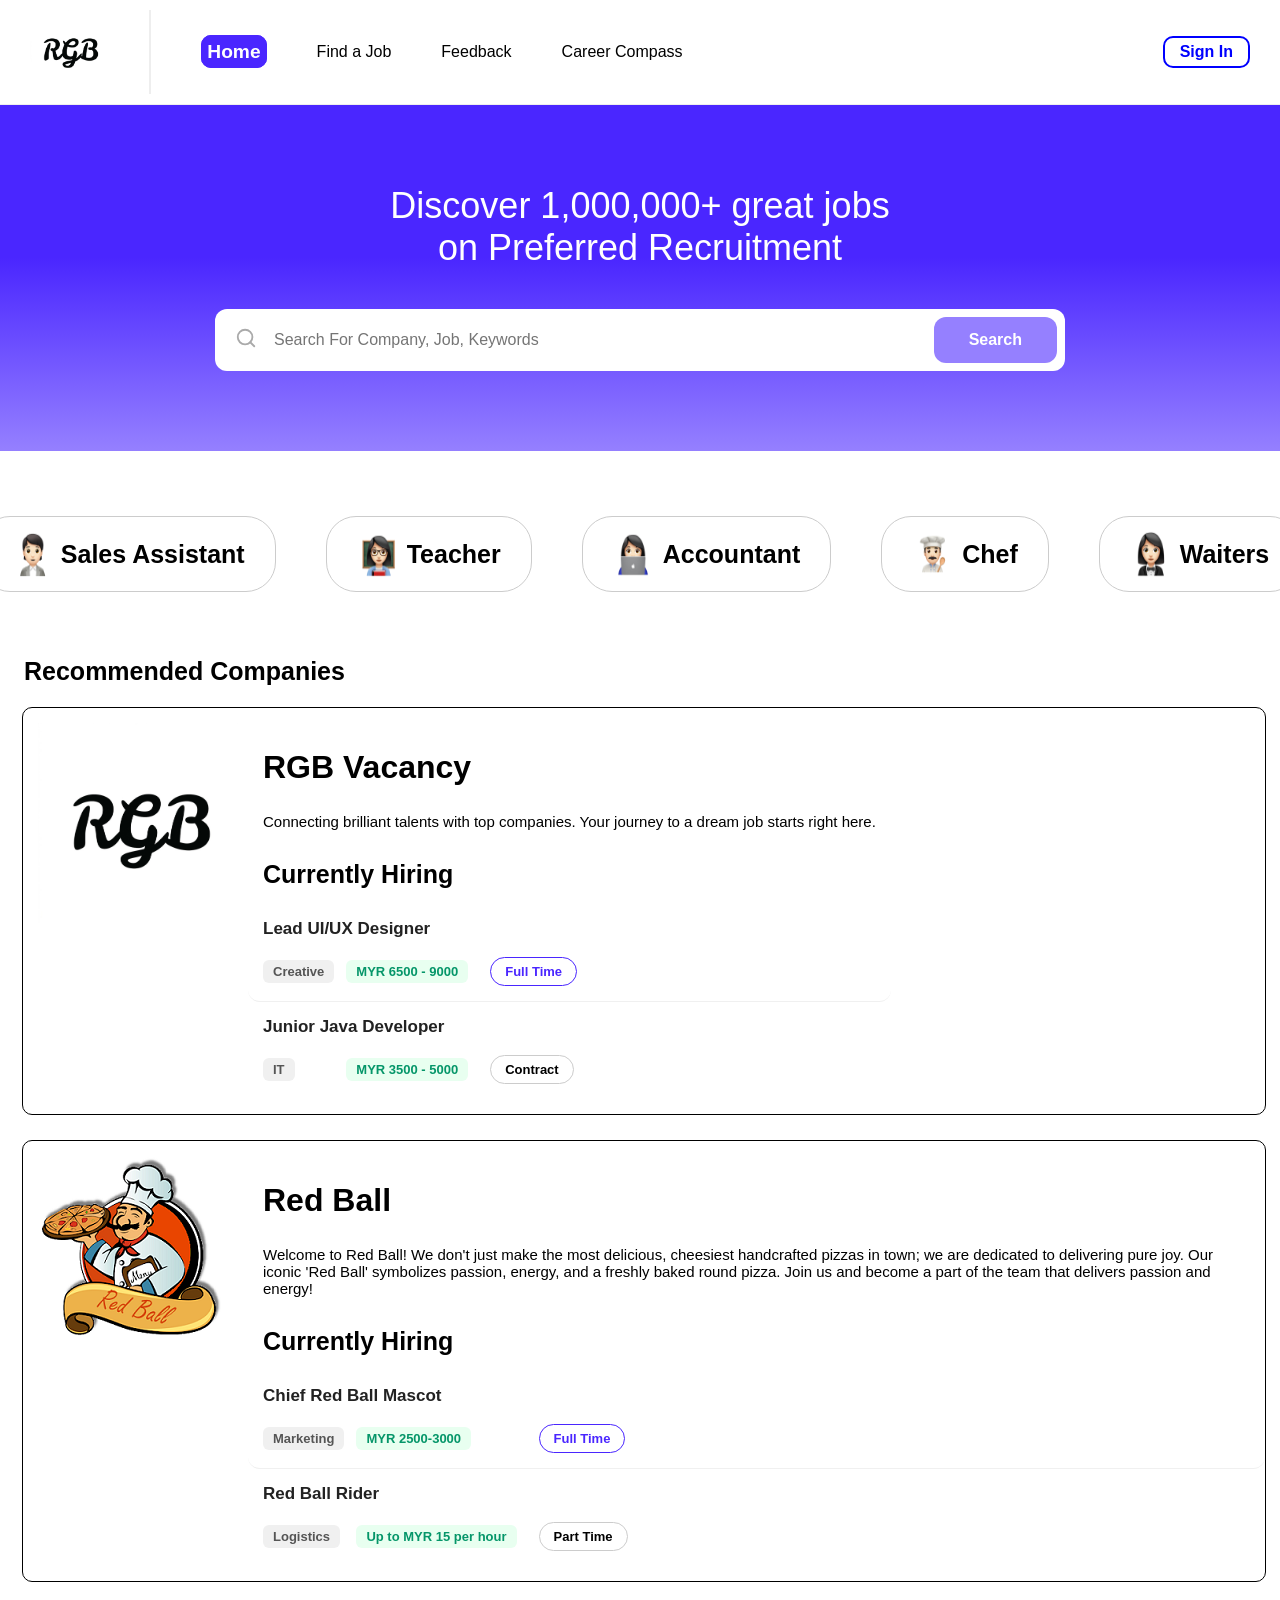
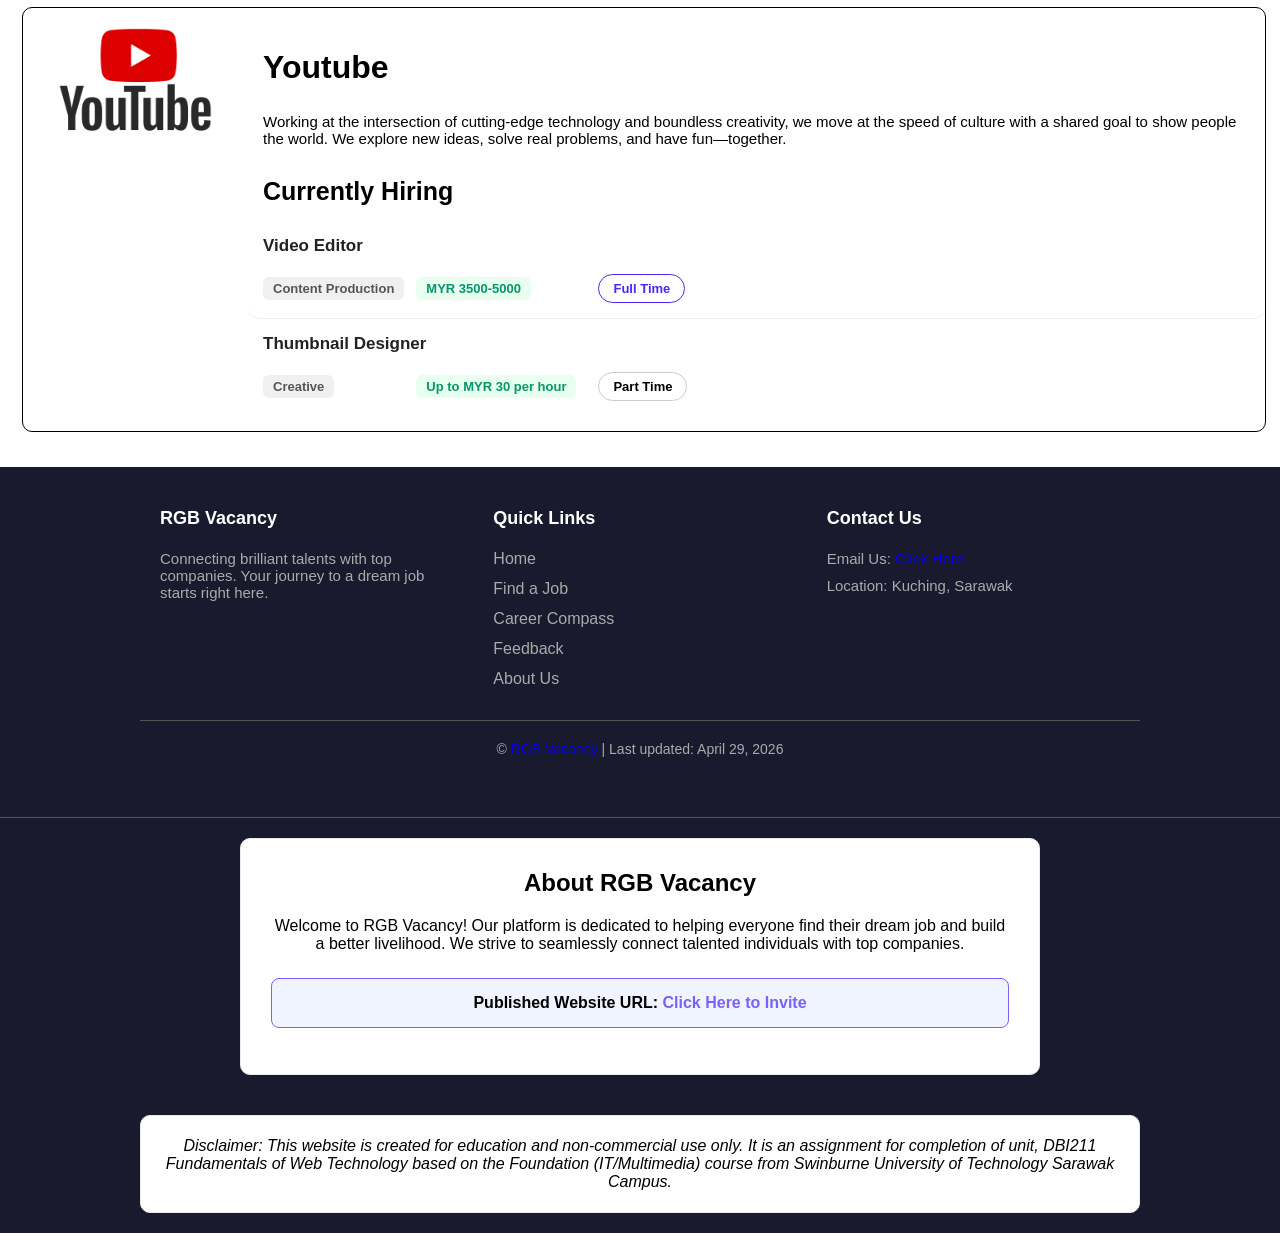
==== index.html @ 7c701c5e "Add files via upload" ====
<!--
Group RGB Vacancy
Date: 29/04/2026
Validated: 01/05/2026 Ok
Description: DBI211 Group Assigment Home Page
-->

<!DOCTYPE html>
<html lang="en">
    <head>
        <meta charset="UTF-8">
        <meta name="viewport" content="width=device-width, initial-scale=1.0">
        <meta name="author" content="RGB Vacancy Group">

        <link href="./style.css" type="text/css" rel="stylesheet">

        <title>RGB Vacancy - Home </title>
    </head>

    <body id="page-home">
        <header class="header-contains">
            <div class="logo-area">
                <a href="index.html">
                    <img src="./images/Logo/RGB_LOGO.png" alt="RGB Vacancy Logo" class="logo-img">
                </a>
            </div>

            <nav class="main-nav">
                <ul>
                    <li>
                        <a href="index.html" class="nav-home">Home</a>
                    </li>

                    <li>
                        <a href="job.html" class="nav-job">Find a Job</a>
                    </li>
                    
                    <li>
                        <a href="feedback.html" class="nav-feedback">Feedback</a>
                    </li>

                    <li>
                        <a href="compass.html" class="nav-compass">Career Compass</a>
                    </li>
                </ul>
            </nav>

            <div class="authorize-container">
                <div class="guest-view">
                    <a href="login.html" class="header-btn-login">Sign In</a>
                </div>

                <div class="user-view">
                    <span class="user-wel-text">Hi, User</span>
                    <a class="user-container" href="user.html" title="Pe    rsonal">
                        <div class="user-icon"></div>
                    </a>

                    <button class="header-btn-logout" onclick="changeloginstatus()">
                        Log Out
                    </button>
                </div>
            </div>
        </header>

        <section class="searchbar-area">
            <div class="searchbar-content">
                <h1>Discover 1,000,000+ great jobs<br>on Preferred Recruitment</h1>

                <search>
                    <form action="#" class="search-form">

                        <!-- search icon using svg( Generate By Gemini) -->
                        <label for="search-input">
                            <svg class="search-icon" viewBox="0 0 24 24" fill="none" stroke="currentColor" stroke-width="2" stroke-linecap="round" stroke-linejoin="round">
                                <circle cx="11" cy="11" r="8"></circle>
                                <line x1="21" y1="21" x2="16.65" y2="16.65"></line>
                            </svg>
                        </label>

                        <input type="search" placeholder="Search For Company, Job, Keywords" class="search-input" id="search-input" required>
                        <button type="submit" class="search-btn">Search</button>
                    </form>
                </search>
            </div>
        </section>

        <section class="main-job-nav-contain">
            <nav class="main-job-nav">
                <ul>
                    <li>
                        <a href="#">
                            <img src="./images/Job/sales.png" alt="Sales-icon">
                            <span>Sales Assistant</span>
                        </a>
                    </li>

                    <li>
                        <a href="#">
                            <img src="./images/Job/teacher.png" alt="Teacher-icon">
                            <span>Teacher</span>
                        </a>
                    </li>

                    <li>
                        <a href="#">
                            <img src="./images/Job/accountant.png" alt="Accountant-icon">
                            <span>Accountant</span>
                        </a>
                    </li>

                    <li>
                        <a href="#">
                            <img src="./images/Job/chef.png" alt="Chef-icon">
                            <span>Chef</span>
                        </a>
                    </li>

                    <li>
                        <a href="#">
                            <img src="./images/Job/waiters.png" alt="Waiters-icon">
                            <span>Waiters</span>
                        </a>
                    </li>
                </ul>
            </nav>

            <article class="card-contains">
                <fieldset class="recommended-contains">
                    <legend>Recommended Companies</legend>

                    <div class="company-list">
                        <!--Java Script (company.js)-->
                    </div>

                </fieldset>
            </article>
        </section>

        <footer class="footer-contains">
            <table class="footer-table">
                <thead>
                    <tr>
                        <th>RGB Vacancy</th>
                        <th>Quick Links</th>
                        <th>Contact Us</th>
                    </tr>
                </thead>
                
                <tbody>
                    <tr>
                        <td class="footer-description">
                            <p>Connecting brilliant talents with top companies. Your journey to a dream job starts right here.</p>
                        </td>
                        <td class="footer-links">
                            <ul>
                                <li><a href="index.html">Home</a></li>
                                <li><a href="job.html">Find a Job</a></li>
                                <li><a href="compass.html">Career Compass</a></li>
                                <li><a href="feedback.html">Feedback</a></li>
                                <li><a href="about.html">About Us</a></li>
                            </ul>
                        </td>
                        <td class="footer-contact">
                            <p>Email Us: <span><a href="mailto:#">Click Here</a></span></p>
                            <p>Location: Kuching, Sarawak</p>
                        </td>
                    </tr>
                </tbody>

                <tfoot>
                    <tr>
                        <td colspan="3" class="footer-bottom-cell">
                            &copy; <a href="about.html" class="group-link">RGB Vacancy</a> | Last updated: April 29, 2026
                        </td>
                    </tr>
                </tfoot>
            </table>
        </footer>

        <section class="assignment-intro-section">
            <div class="intro-box">
                <h2>About RGB Vacancy</h2>
                <p>Welcome to RGB Vacancy! Our platform is dedicated to helping everyone find their dream job and build a better livelihood. We strive to seamlessly connect talented individuals with top companies.</p>
                
                <p class="published-url">
                    <strong>Published Website URL:</strong>
                    <a href="https://qi0725.github.io" target="_blank">Click Here to Invite</a>
                </p>
            </div>
        </section>

        <section class="assignment-disclaimer-contains">
            <div class="assignment-disclaimer">
                <p>Disclaimer: This website is created for education and non-commercial use only. It is an assignment for completion of unit, DBI211 Fundamentals of Web Technology based on the Foundation (IT/Multimedia) course from Swinburne University of Technology Sarawak Campus.</p>
            </div>
        </section>
        
        <script src="./js/login_status.js"></script>
        <script src="./js/company.js"></script>
    </body>
</html>
<!-- <button class="btn-login" onclick="changeloginstatus()">Login</button> -->
<!-- <button class="btn-logout" onclick="changeloginstatus()">Log Out</button> -->
---- style.css ----
/*
===============================================
DBI211 Assignment 2 - CSS Stylesheet
===============================================
TABLE OF CONTENTS:
1. Base & Reset
2. Header & Logo
3. Navigation
4. Authentication (Guest & User View)
5. Search Bar Section
6. Job Category Navigation
7. Company & Job Listings
8. Login Page
9. Registration Page
10.Feedback Page
11.Carrer Page
12.User Profile Page
13.About Us Page
14. Footer
15. Assignment Specifics (Intro & Disclaimer)
16. Media Queries (Responsive Design)
===============================================
*/

/*
===============================================
1. Base & Reset
===============================================
*/

* , *::before , *::after
{
    box-sizing: border-box;
}

body
{
    margin: 0;
    font-family: Arial, Helvetica, sans-serif;
}

img
{
    max-width: 100%;
    height: auto;
}

/*
===============================================
2. Header & Logo
===============================================
*/

.header-contains
{
    display: flex;
    align-items: center;
    padding: 10px 30px;
    border-bottom: 1px solid #eee;
    flex-wrap: wrap;
}

.logo-area
{
    display: flex;
    text-align: left;
    border-right: 2px solid #eee;
    flex-shrink: 0;
}

.logo-img
{
    height: 80px;
    margin-right: 10px;
    border-radius: 50px;
    padding-right: 30px;
}

/*
===============================================
3. Navigation
===============================================
*/
.main-nav
{
    display: flex;
    padding-left: 50px;
}

.main-nav ul
{
    display: flex;
    list-style: none;
    margin: 0;
    padding: 0;
    gap: 50px;
    text-align: center;
    justify-content: center;
    align-items: center;
}

.main-nav ul li a
{
    text-decoration: none;
    color: black;
    font-weight: 500;
}

.main-nav ul li a:hover
{
    color: blue;
}

/* Active Navigation States */
#page-home .nav-home,
#page-job .nav-job,
#page-feedback .nav-feedback,
#page-compass .nav-compass
{
    color: white;
    font-size: larger;
    font-weight: bold;
    border: 1px solid #4a26ff;
    background-color: #4a26ff;
    border-radius: 10px;
    padding: 5px 5px;
}

/*
===============================================
4. Authentication (Guest & User View)
===============================================
*/

.authorize-container
{
    margin-left: auto;
}

/* Guest View */
.guest-view
{
    display: flex;
    align-items: center;
    gap: 10px;
}

.guest-view a
{
    text-decoration: none;
    color: #333;
    font-weight: bold;
}

.guest-view a:hover
{
    color: blue;
}

.header-btn-login
{
    border: 2px solid blue;
    padding: 5px 15px;
    border-radius: 10px;
    color: blue !important;
}

.header-btn-login:hover
{
    background-color: blue;
    color: white !important;
    transition: all 0.3s ease;
}

/* User View */
.user-view
{
    display: none;
    align-items: center;
    gap: 15px;
}

.user-wel-text
{
    font-size: 14px;
    font-weight: bold;
    color: #333;
}

.user-container
{
    display: flex;
    flex-direction: column;
    align-items: center;
    text-decoration: none;
    color: black;
    gap: 8px;
    margin-left: auto;
}

.user-container > icon-text
{
    font-size: 15px;
    font-weight: bold;
}

.user-icon
{
    display: block;
    width: 48px;
    height: 48px;
    border: 4px solid black;
    border-radius: 50%;
    position: relative;
    overflow: hidden;
}

.user-icon::before
{
    content: "";
    position: absolute;
    left: 50%;
    transform: translateX(-50%);
    top: 8px;
    width: 18px;
    height: 18px;
    background-color: black;
    border-radius: 50%;
}

.user-icon::after
{
    content: "";
    position: absolute;
    left: 50%;
    transform: translateX(-50%);
    bottom: -12px;
    width: 36px;
    height: 30px;
    background-color: black;
    border-radius: 50%;
}

.user-icon:hover
{
    border-color: blue;
}

.user-icon:hover::before , .user-icon:hover::after
{
    background-color: blue;
}


.user-icon , .user-icon::before , .user-icon::after
{
    transition: all 0.3s ease;
}

.header-btn-logout
{
    border: 1px solid #ddd;
    background-color: transparent;
    padding: 6px 12px;
    border-radius: 20px;
    font-size: 13px;
    font-weight: 600;
    color: #7b61fa;
    transition: all 0.3s ease;
}

.header-btn-logout:hover
{
    color: white;
    background-color: red;
}

/*
===============================================
5. Search Bar Section
===============================================
*/

.searchbar-area
{
    display: flex;
    justify-content: center;
    background: linear-gradient(to bottom, #4a26ff 44%, #9580ff 100%);
    padding: 80px 150px;
}

.searchbar-content
{
    max-width: 850px;
    width: 100%;
    text-align: center;
}

.searchbar-content > h1
{
    color: white;
    font-size: 36px;
    font-weight: normal;
    margin-top: 0;
    margin-bottom: 40px;
}

.search-form
{
    display: flex;
    align-items: center;
    background-color: white;
    border-radius: 12px;
    padding: 8px 8px 8px 20px;
}

.search-icon
{
    width: 22px;
    height: 22px;
    color: #aaa;
    margin-right: 15px;
    flex-shrink: 0;
}

.search-input
{
    flex: 1;
    border: none;
    outline: none;
    font-size: 16px;
    background-color: transparent;
}

.search-btn
{
    background-color: #9580ff;
    color: white;
    border: none;
    padding: 14px 35px;
    border-radius: 12px;
    font-size: 16px;
    font-weight: bold;
    cursor: pointer;
    transition: background-color 0.3s ease;
    flex-shrink: 0;
}

.search-btn:hover
{
    background-color: #7b61fa;
}

/*
===============================================
6. Job Category Navigation
===============================================
*/
.main-job-nav
{
    margin-top: 50px;
}

.main-job-nav ul
{
    display: flex;
    justify-content: center;
    align-items: center;
    flex-wrap: nowrap;
    overflow-x: auto;
    list-style: none;
    margin: 0;
    padding: 15px 20px;
    gap: 50px;
    scrollbar-width: none;
}

.main-job-nav ul li a , .job-job-nav ul li a
{
    display: flex;
    align-items: center;
    justify-content: center;
    text-decoration: none;
    color: black;
    background-color: white;
    border: 1px solid #cccccc;
    border-radius: 30px;
    padding: 12px 50px;
    font-size: 25px;
    font-weight: 600;
    white-space: nowrap;
    transition: all 0.3s ease;
}

.main-job-nav ul li a img , .job-job-nav ul li a img
{
    width: 50px;
    height: 50px;
    padding-right: 10px;
    color:transparent;
    align-content: center;
}

.main-job-nav ul li a:hover
{
    color: white;
    background-color: #7b61fa;
    transform: translateY(-3px);
}


.job-job-nav-contains
{
    display: flex;
    align-items: flex-start;
    gap: 30px;
    margin: 40px auto;
    max-width: 1500px;
}

.job-job-nav
{
    flex-shrink: 0;
    background-color: white;
    padding: 20px;
}

.job-job-nav > h5
{
    text-align: center;
    font-size: 30px;
    font-weight: 600;
    color: black;
    margin-top:40px;
    margin-bottom: 0px;
    border-bottom: 1px solid #f0f0f0;
}

.job-job-nav ul
{
    display: flex;
    flex-direction: column;
    align-items: flex-start;
    gap: 15px;
    list-style: none;
    padding: 0;
    margin: 0;
}

.job-job-nav ul li a:hover
{
    color: #7b61fa;
    background-color: #f0f0f0;
}

.job-job-nav ul li a
{
    border: none;
    justify-content: normal;
}


/*
===============================================
7. Company & Job Listings
===============================================
*/

.recommended-contains
{
    border: none;
    margin-top: 50px;
    margin-left: 10px;
}

.recommended-contains > legend
{
    font-size: 25px;
    font-weight: 600;
    color: black;
    margin-bottom: 15px;
}

/* Company Card */
.company-card
{
    display: flex;
    align-items: flex-start;
    gap: 25px;
    margin-bottom: 25px;
    background-color: white;
    border: 1px solid black;
    border-radius: 10px;
    padding: 15px;
    max-width: 1800px;
    transition: transform 0.2s ease, box-shadow 0.2s ease;
}

.company-card:hover
{
    transform: translateX(-3px);
    box-shadow: 0 10px 20px rgba(0,0,0,0.08);
}

.company-logo
{
    height: 200px;
    width: 200px;
    border-radius: 16px;
    flex-shrink: 0;
}

.company-info
{
    flex: 1;
    display: flex;
    flex-direction: column;
}

.company-name
{
    font-size: 32px;
}

.company-description
{
    font-size: 15px;
}

/* Job Items */
.job-section
{
    margin-top: 30px;
}

.section-title
{
    margin-bottom: 15px;
    font-size: 25px;
    font-weight: bold;
}

.job-item
{
    display: flex;
    align-items: center;
    padding: 15px;
    margin: 0 -15px;
    border-radius: 12px;
    border-bottom: 1px solid #f0f0f0;
    transition: all 0.3s ease;
}

.job-item:last-child
{
    border-bottom: none;
}

.job-item:hover
{
    background-color: #7b61fa;
    transform: translateY(-2px);
    border-bottom-color: transparent;
}

.job-main
{
    display: flex;
    flex-direction: column;
    gap: 8px;
}

.job-title
{
    font-size: 17px;
    font-weight: 700;
    color: #222;
    margin: 0;
}

.job-meta
{
    display: flex;
    align-items: center;
    justify-content: center;
    gap: 12px;
    flex-wrap: wrap;
}

/*To let the each have 3 grid*/
.job-list
{
    display: grid;

    /*Let each grid auto size to max-content*/
    grid-template-columns: max-content max-content auto;
    text-decoration: none;
    column-gap: 15px;
}


.job-item , .job-main , .job-meta
{
    display: grid;

    /*Merge into 1 grid*/
    grid-column: 1 / -1;

    /*Make same amount of grid from the start*/
    grid-template-columns: subgrid;
}

.job-title
{
    /*Merge into 1 grid (Title is 1 column)*/
    grid-column: 1 / -1;
    margin-bottom: 10px;
}

.job-meta span
{
    display: inline-block;
    justify-self: start;
    align-self: center;
}

/* Badges */
.badge
{
    padding: 4px 10px;
    border-radius: 6px;
    font-size: 13px;
    font-weight: 600;
}

.badge-department
{
    background-color: #f0f0f0;
    color: #555;
}

.badge-salary
{
    background-color: #e8fff0;
    color: #059669;
}

.job-type-badge
{
    padding: 6px 14px;
    border-radius: 20px;
    font-size: 13px;
    font-weight: bold;
    border: 1px solid #ccc;
    color: black;
    background: white;
    white-space: nowrap;
    margin-left: 10px;
}

.job-type-full
{
    border-color: #4a26ff;
    color: #4a26ff;
}

/*
===============================================
8. Login Page
===============================================
*/
.page-login .guest-view
{
    display: none;
}
.login-contains
{
    display: flex;
    width: 100%;
    min-height: 100vh;
}

.left-login
{
    width: 50%;
    border-right: 3px solid #eaeaea;
}

.right-login
{
    width: 50%;
    display: flex;
    flex-direction: column;
    justify-content: center;
    align-items: center;
}

.login-employee
{
    width: 80%;
    max-width: 450px;
    text-align: right;
    margin-bottom: 10px;
}

.login-employee p
{
    margin: 0;
}

.login-employee a
{
    color: #4a26ff;
    text-decoration: none;
    font-weight: bold;
}

.login-card
{
    width: 80%;
    max-width: 450px;
    padding: 40px;
    background-color: white;
    border-radius: 16px;
    border: 2px solid #eaeaea
}

.login-card > h2
{
    font-size: 28px;
    color: #333;
    margin-bottom: 20px;
}

.login-card form
{
    width: 100%;
}

.input-group
{
    margin-bottom: 20px;
    width: 100%;
}

.input-group label
{
    display: block;
    margin-bottom: 2px;
    font-size: 14px;
    font-weight: 600;
    text-align: left;
}

.input-group input
{
    width: 100%;
    padding: 14px 15px;
    border: 1px solid #ddd;
    border-radius: 8px;
    font-size: 15px;
    transition: border-color 0.3s;
    outline: none;
}

.input-group input:focus
{
    border-color: #4a26ff;
}

.forget-password {
    text-align: right;
    margin-bottom: 25px;
}

.forget-password a
{
    color: #4a26ff;
    text-decoration: none;
    font-size: 14px;
}

.forget-password a:hover
{
    text-decoration: underline;
}

.login-btn-login
{
    width: 100%;
    border: 2px solid #7b61fa;
    padding: 15px;
    font-size: 16px;
    font-weight: bold;
    border-radius: 10px;
    color: white;
    background-color: #7b61fa;
    transition: all 0.3s ease;
}

.login-btn-login:hover
{
    transform: translateY(-2px);
}


.goto-register
{
    margin: 20px auto 0 auto;
    text-align: center;
    border-top: 1px solid #eaeaea;
}

.goto-register a
{
    border: 2px solid #7b61fa;
    padding: 5px 15px;
    border-radius: 10px;
    color: black;
    background-color: white;
    text-decoration: none;
    transition: all 0.3s ease;
}

.goto-register a:hover
{
    color: white;
    background-color: #7b61fa;
}


/*
===============================================
13.About Us Page
===============================================
*/

.page-about
{
    text-align: center;
}

.about-title
{
    margin-top: 40px;
    font-size:42px;
    font-weight:bold;
    color: #6c5ce7;
}

.about-card{
    display: flex;
    justify-content: center;
    gap: 30px;
    margin-top: 50px;
}

.card
{
    width: 270px;
    padding: 25px;
    border-radius: 20px;
    border:1px solid black;
    border-top:5px solid #6c5ce7;
    transition:all 0.3s ease;
}

.card:hover
{
    transform: translateY(-10px);
    box-shadow: 0 8px 20px rgba(0,0,0,0.08);
}

.card-img
{
    display:inline-block;
    font-size: 12px;
    align-content: center;
    width: 100px;
    height: 100px;
    object-fit: cover;
    border-radius: 50%;
    margin-bottom: 15px;
    border:3px solid black;
}

.card-btn
{
    background-color:#9580ff;
    color: white;
    border: none;
    padding: 8px 15px;
    border-radius: 20px;
    cursor: pointer;
}

.card-btn:hover
{
    background-color: #7b61fa;
}

.about-popup-contains
{
    display: none;
    position: fixed;
    top: 0;
    left: 0;
    width: 100%;
    height: 100%;
    background: rgba(0,0,0,0.6);
    justify-content: center;
    align-items: center;
}

.about-popup-card {
    background: white;
    padding: 25px;
    border-radius: 15px;
    width: 300px;
    text-align: center;
}

.about-popup-img
{
    width: 90px;
    height: 90px;
    border-radius: 50%;
    object-fit: cover;
    margin-bottom: 10px;
    border: 3px solid #6c5ce7;
}

.close-btn
{
    float: right;
    cursor: pointer;
    font-size: 40px;
}






/*
===============================================
14.Footer (Using Table)
===============================================
*/

.footer-contains
{
    background-color: #1a1a2e;
    color: #eee;
    padding: 40px 20px 40px 20px
}

.footer-table
{
    width: 100%;
    max-width: 1000px;
    margin:0 auto;
    border-collapse: collapse;
    table-layout: fixed;
}

.footer-table th
{
    text-align: left;
    color: white;
    font-size: 18px;
    width: 33.33%;
    vertical-align: top;
    padding-left: 20px;
}

.footer-table td
{
    width: 33.33%;
    padding:20px;
    vertical-align: top;
}
.footer-table p
{
    margin: 0 0 10px 0;
    color: #aaa;
    font-size: 15px;
}

.footer-links ul
{
    list-style: none;
    padding: 0;
    margin: 0;
}

.footer-links ul li
{
    margin-bottom: 12px;
}

.footer-links ul li a
{
    color: #aaa;
    text-decoration: none;
    transition: all 0.3s ease;
}

.footer-links ul li a:hover
{
    color: #9580ff;
}

.footer-bottom-cell
{
    border-top: 1px solid #555;
    padding: 20px 0;
    text-align: center;
    color: #aaa;
    font-size: 14px;
}

.footer-contact a
{
    text-decoration: none;
}

/*
===============================================
15.Assignment Specifics (Intro & Disclaimer)
===============================================
*/

.assignment-intro-section , .assignment-disclaimer-contains
{
    display: flex;
    justify-content: center;
    padding: 20px 20px;
    background-color: #1a1a2e;
    border-top:1px solid #555;
}

.intro-box
{
    max-width: 800px;
    width: 100%;
    text-align: center;
    background-color: white;
    padding: 30px;
    border-radius: 10px;
    border: 1px solid #eaeaea;
}

.intro-box > h2
{
    margin-top: 0;
}

.published-url
{
    margin-top: 25px;
    padding: 15px;
    background-color: #f0f4ff;
    border: 1px solid #7b61fa;
    border-radius: 8px;
}

.published-url a
{
    font-weight: bold;
    color: #7b61fa;
    text-decoration: none;
}

/* To clear Border */
.assignment-disclaimer-contains
{
    border-top:none;
}

.assignment-disclaimer
{
    max-width: 1000px;
    width: 100%;
    text-align: center;
    background-color: white;
    padding: 5px;
    border-radius: 10px;
    border: 1px solid #eaeaea;
}

.assignment-disclaimer > p
{
    font-style: italic;
}

/*
===============================================
16.Media Queries (Responsive Design)
===============================================
*/
@media screen and (max-width: 850px)
{
    /* Header Responsive */
    .header-contains
    {
        flex-direction: column;
        justify-content: center;
        gap: 15px;
        padding: 15px 20px;
    }

    .logo-area
    {
        border-right: none;
        border-bottom: 2px solid #eee;
        padding-right: 0;
        padding-bottom: 15px;
        justify-content: center;
        width: 100%;
    }

    .logo-img
    {
        padding-right: 0;
        margin-right: 0;
    }
    
    .main-nav
    {
        padding-left: 0;
        width: 100%;
        justify-content: center;
    }

    .main-nav ul
    {
        justify-content: center;
        flex-wrap: wrap;
        gap: 10px 20px;
    }

    .authorize-container
    {
        margin-left: 0;
        width: 100%;
        display: flex;
        justify-content: center;
    }

    /* Search Bar Responsive */
    .searchbar-area
    {
        padding: 40px 15px;
    }

    .searchbar-content > h1
    {
        font-size: 26px;
    }

    .search-form
    {
        flex-direction: column;
        padding: 15px;
        gap: 15px;
    }

    .search-icon
    {
        display: none;
    }

    .search-input
    {
        width: 100%;
        text-align: center;
    }

    .search-btn
    {
        width: 100%;
    }

    .main-job-nav ul
    {
        justify-content: flex-start;
    }

    .job-job-nav-contains
    {
        flex-direction: column;
        gap:10px;
    }

    .job-job-nav
    {
        width: 100%;
        margin-bottom: 0;
        padding: 0;
    }

    .job-job-nav ul
    {
        flex-direction: row;
        justify-content: flex-start;
        padding-right:50px;
        flex-wrap: nowrap;
        overflow-x: auto;
        scrollbar-width: none;
        gap: 10px;
    }

    /* Company & Jobs Responsive */
    .recommended-contains
    {
        margin-top:0 !important;
    }

    .company-card
    {
        flex-direction: column;
        align-items: center;
        text-align: center;
    }

    .company-logo
    {
        width: 100px;
        height: 100px;
    }

    .job-section
    {
        text-align: left;
        width: 100%;
    }

    .job-list, .job-item, .job-main, .job-meta
    {
        display: flex;
        grid-template-columns: none;
    }

    .job-item
    {
        flex-direction: column;
        align-items: flex-start;
        gap: 15px;
    }

    .job-meta
    {
        flex-direction: row;
        flex-wrap: wrap;
        gap: 8px;
        justify-content: flex-start;
    }

    .job-type-badge
    {
        align-self: flex-start;
    }

    /*Login Responsive*/
    .login-contains
    {
        flex-direction: column;
    }

    .left-login
    {
        display: none;
    }

    .right-login
    {
        width: 100%;
    }

    .login-card
    {
        width: 90%;
        padding: 20px;
        border: none;
        box-shadow: 0 4px 15px rgba(0,0,0,0.08);
    }

    .page-login .main-nav , .page-login .authorize-container
    {
        display: none;
    }

    .page-login .header-contains
    {
        border: none;
    }

    /*About Us Page*/
    .about-card
    {
        flex-direction: column;
        align-items: center;
        justify-content: center;
    }

    .card
    {
        width: 90%;
    }
}
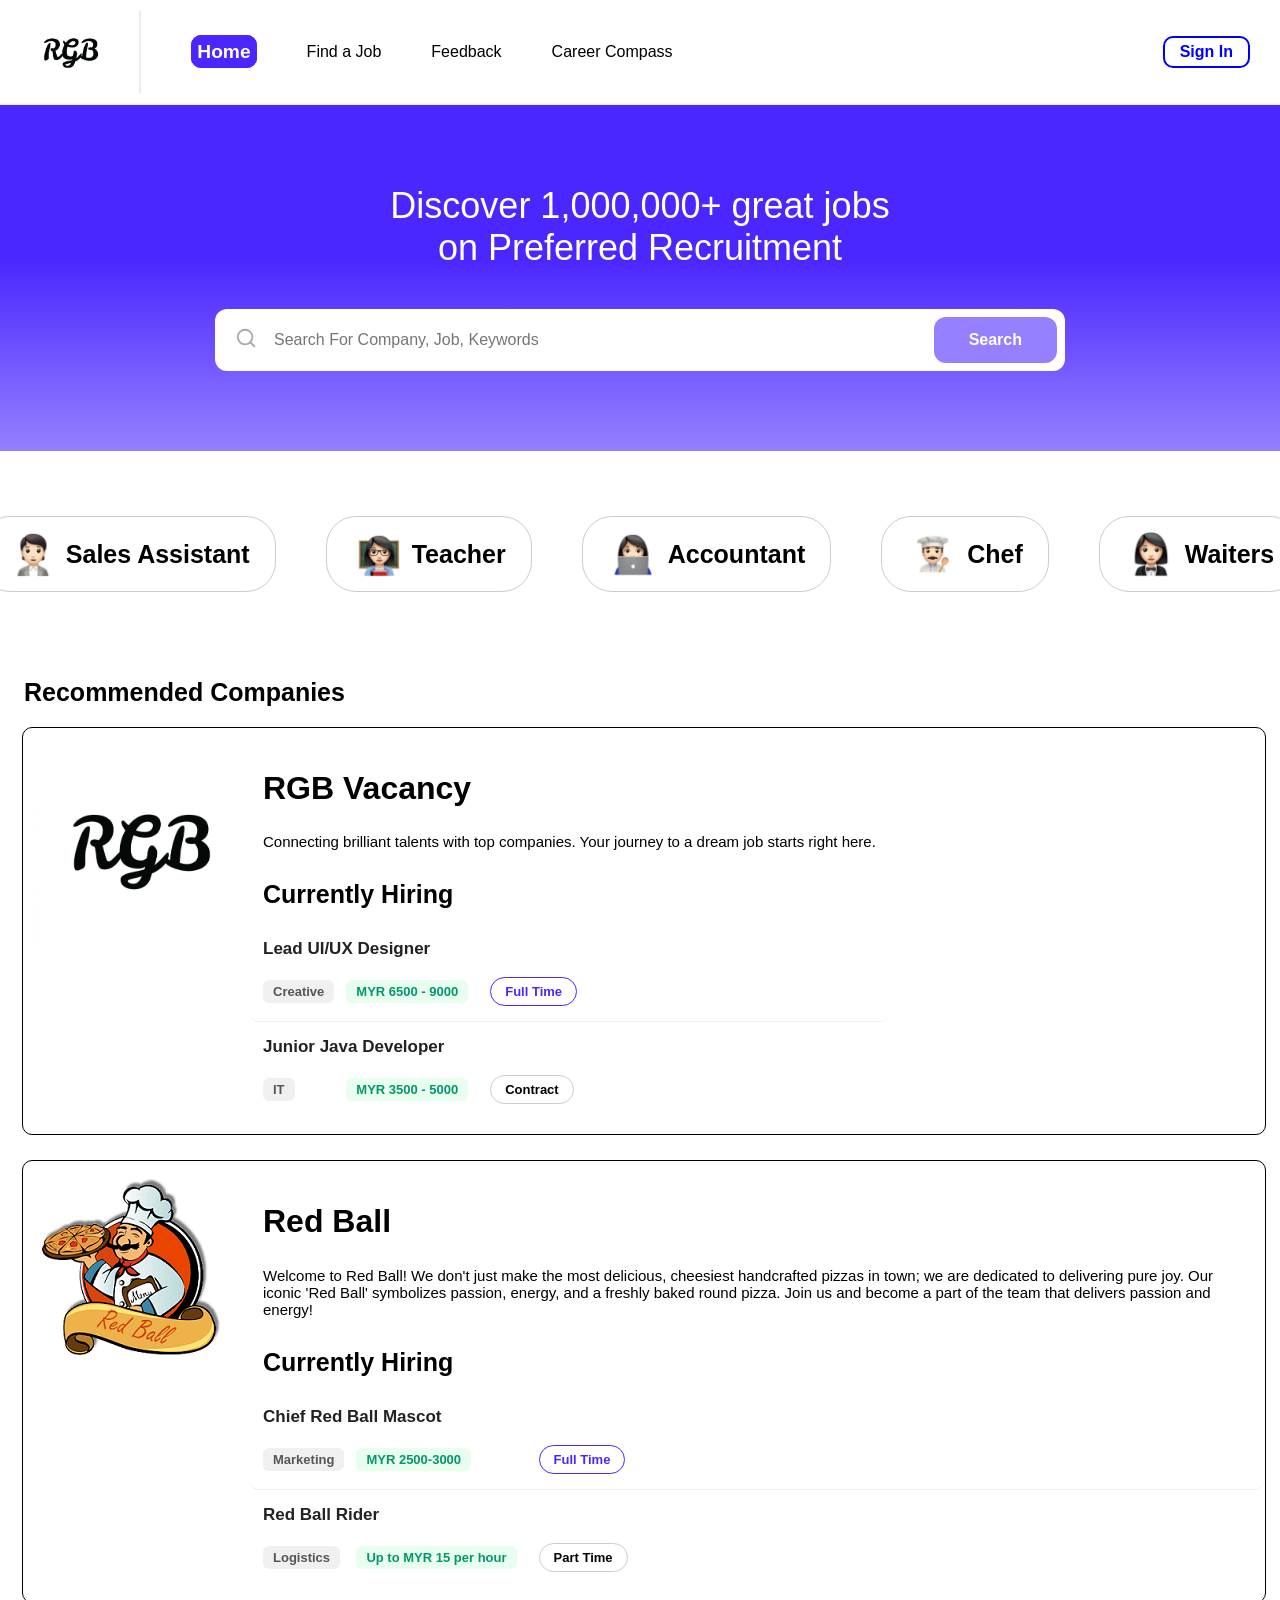
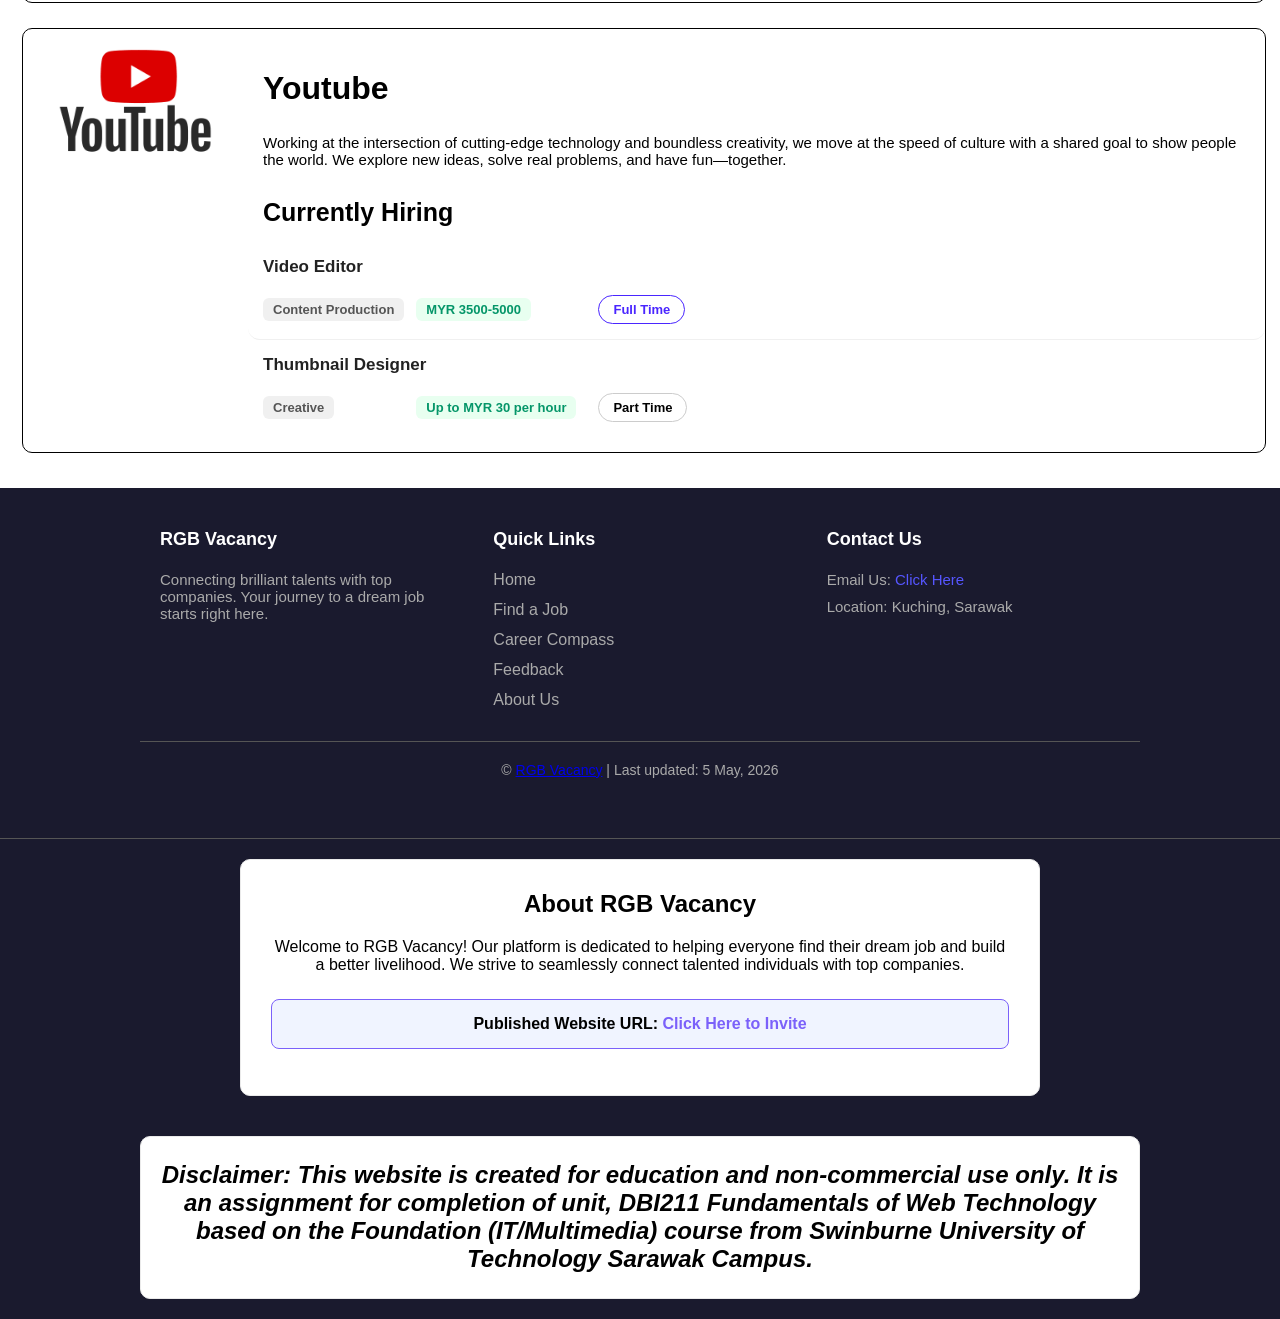
==== commit 948e2ba1: "Add files via upload" ====
--- a/index.html
+++ b/index.html
@@ -2,7 +2,7 @@
 Group RGB Vacancy
 Date: 29/04/2026
 Validated: 01/05/2026 Ok
-Description: DBI211 Group Assigment Home Page
+Description: DBI211 Group Assingment Home Page
 -->
 
 <!DOCTYPE html>
@@ -17,7 +17,7 @@
         <title>RGB Vacancy - Home </title>
     </head>
 
-    <body id="page-home">
+    <body class="page-home">
         <header class="header-contains">
             <div class="logo-area">
                 <a href="index.html">
@@ -52,7 +52,7 @@
 
                 <div class="user-view">
                     <span class="user-wel-text">Hi, User</span>
-                    <a class="user-container" href="user.html" title="Pe    rsonal">
+                    <a class="user-container" href="user.html" title="Personal">
                         <div class="user-icon"></div>
                     </a>
 
@@ -85,39 +85,39 @@
             </div>
         </section>
 
-        <section class="main-job-nav-contain">
+        <div class="main-job-nav-contain">
             <nav class="main-job-nav">
                 <ul>
                     <li>
-                        <a href="#">
+                        <a href="job.html">
                             <img src="./images/Job/sales.png" alt="Sales-icon">
                             <span>Sales Assistant</span>
                         </a>
                     </li>
 
                     <li>
-                        <a href="#">
+                        <a href="job.html">
                             <img src="./images/Job/teacher.png" alt="Teacher-icon">
                             <span>Teacher</span>
                         </a>
                     </li>
 
                     <li>
-                        <a href="#">
+                        <a href="job.html">
                             <img src="./images/Job/accountant.png" alt="Accountant-icon">
                             <span>Accountant</span>
                         </a>
                     </li>
 
                     <li>
-                        <a href="#">
+                        <a href="job.html">
                             <img src="./images/Job/chef.png" alt="Chef-icon">
                             <span>Chef</span>
                         </a>
                     </li>
 
                     <li>
-                        <a href="#">
+                        <a href="job.html">
                             <img src="./images/Job/waiters.png" alt="Waiters-icon">
                             <span>Waiters</span>
                         </a>
@@ -127,7 +127,7 @@
 
             <article class="card-contains">
                 <fieldset class="recommended-contains">
-                    <legend>Recommended Companies</legend>
+                    <legend><h2>Recommended Companies</h2></legend>
 
                     <div class="company-list">
                         <!--Java Script (company.js)-->
@@ -135,7 +135,7 @@
 
                 </fieldset>
             </article>
-        </section>
+        </div>
 
         <footer class="footer-contains">
             <table class="footer-table">
@@ -171,7 +171,7 @@
                 <tfoot>
                     <tr>
                         <td colspan="3" class="footer-bottom-cell">
-                            &copy; <a href="about.html" class="group-link">RGB Vacancy</a> | Last updated: April 29, 2026
+                            &copy; <a href="about.html" class="group-link">RGB Vacancy</a> | Last updated: 5 May, 2026
                         </td>
                     </tr>
                 </tfoot>
@@ -192,7 +192,7 @@
 
         <section class="assignment-disclaimer-contains">
             <div class="assignment-disclaimer">
-                <p>Disclaimer: This website is created for education and non-commercial use only. It is an assignment for completion of unit, DBI211 Fundamentals of Web Technology based on the Foundation (IT/Multimedia) course from Swinburne University of Technology Sarawak Campus.</p>
+                <h2>Disclaimer: This website is created for education and non-commercial use only. It is an assignment for completion of unit, DBI211 Fundamentals of Web Technology based on the Foundation (IT/Multimedia) course from Swinburne University of Technology Sarawak Campus.</h2>
             </div>
         </section>
         
@@ -200,5 +200,3 @@
         <script src="./js/company.js"></script>
     </body>
 </html>
-<!-- <button class="btn-login" onclick="changeloginstatus()">Login</button> -->
-<!-- <button class="btn-logout" onclick="changeloginstatus()">Log Out</button> -->
--- a/style.css
+++ b/style.css
@@ -1,3 +1,9 @@
+/*
+Group RGB Vacancy
+Date:
+Validated:
+*/
+
 /*
 ===============================================
 DBI211 Assignment 2 - CSS Stylesheet
@@ -10,15 +16,14 @@
 5. Search Bar Section
 6. Job Category Navigation
 7. Company & Job Listings
-8. Login Page
-9. Registration Page
-10.Feedback Page
-11.Carrer Page
-12.User Profile Page
-13.About Us Page
-14. Footer
-15. Assignment Specifics (Intro & Disclaimer)
-16. Media Queries (Responsive Design)
+8. Login & Register Page
+9. Feedback Page
+10.Carrer Page
+11.User Profile Page
+12.About Us Page
+13. Footer
+14. Assignment Specifics (Intro & Disclaimer)
+15. Media Queries (Responsive Design)
 ===============================================
 */
 
@@ -73,7 +78,8 @@
     height: 80px;
     margin-right: 10px;
     border-radius: 50px;
-    padding-right: 30px;
+    margin-right: 30px;
+    object-fit: contain;
 }
 
 /*
@@ -108,14 +114,14 @@
 
 .main-nav ul li a:hover
 {
-    color: blue;
+    color: #00FF37; ;
 }
 
 /* Active Navigation States */
-#page-home .nav-home,
-#page-job .nav-job,
-#page-feedback .nav-feedback,
-#page-compass .nav-compass
+.page-home .nav-home,
+.page-job .nav-job,
+.page-feedback .nav-feedback,
+.page-compass .nav-compass
 {
     color: white;
     font-size: larger;
@@ -396,7 +402,8 @@
 {
     width: 50px;
     height: 50px;
-    padding-right: 10px;
+    margin-right: 10px;
+    object-fit: contain;
     color:transparent;
     align-content: center;
 }
@@ -450,7 +457,6 @@
 .job-job-nav ul li a:hover
 {
     color: #7b61fa;
-    background-color: #f0f0f0;
 }
 
 .job-job-nav ul li a
@@ -473,7 +479,7 @@
     margin-left: 10px;
 }
 
-.recommended-contains > legend
+.recommended-contains legend > h2
 {
     font-size: 25px;
     font-weight: 600;
@@ -666,14 +672,16 @@
 
 /*
 ===============================================
-8. Login Page
+8. Login & Register Page
 ===============================================
 */
-.page-login .guest-view
+
+.page-login .guest-view , .page-register .guest-view
 {
     display: none;
 }
-.login-contains
+
+.login-contains , .register-contains
 {
     display: flex;
     width: 100%;
@@ -686,7 +694,13 @@
     border-right: 3px solid #eaeaea;
 }
 
-.right-login
+.right-register
+{
+    width: 50%;
+    border-left: 3px solid #eaeaea;
+}
+
+.right-login , .left-register
 {
     width: 50%;
     display: flex;
@@ -715,7 +729,7 @@
     font-weight: bold;
 }
 
-.login-card
+.login-card , .register-card
 {
     width: 80%;
     max-width: 450px;
@@ -725,47 +739,16 @@
     border: 2px solid #eaeaea
 }
 
-.login-card > h2
+.login-card > h2 , .register-card > h2
 {
     font-size: 28px;
     color: #333;
     margin-bottom: 20px;
 }
 
-.login-card form
+.login-card form , .register-card form
 {
     width: 100%;
-}
-
-.input-group
-{
-    margin-bottom: 20px;
-    width: 100%;
-}
-
-.input-group label
-{
-    display: block;
-    margin-bottom: 2px;
-    font-size: 14px;
-    font-weight: 600;
-    text-align: left;
-}
-
-.input-group input
-{
-    width: 100%;
-    padding: 14px 15px;
-    border: 1px solid #ddd;
-    border-radius: 8px;
-    font-size: 15px;
-    transition: border-color 0.3s;
-    outline: none;
-}
-
-.input-group input:focus
-{
-    border-color: #4a26ff;
 }
 
 .forget-password {
@@ -785,7 +768,7 @@
     text-decoration: underline;
 }
 
-.login-btn-login
+.login-btn-login , .register-btn-register
 {
     width: 100%;
     border: 2px solid #7b61fa;
@@ -798,8 +781,9 @@
     transition: all 0.3s ease;
 }
 
-.login-btn-login:hover
-{
+.login-btn-login:hover , .register-btn-register:hover
+{
+    background-color: #4a26ff;
     transform: translateY(-2px);
 }
 
@@ -828,16 +812,197 @@
     background-color: #7b61fa;
 }
 
+.input-group , .select-group
+{
+    margin-bottom: 20px;
+    width: 100%;
+}
+
+.input-group label , .select-group label
+{
+    display: block;
+    margin-bottom: 2px;
+    font-size: 18px;
+    font-weight: 600;
+    text-align: left;
+}
+
+.input-group input , .select-group select
+{
+    width: 100%;
+    padding: 14px 15px;
+    border: 1px solid #ddd;
+    border-radius: 8px;
+    font-size: 16px;
+    transition: border-color 0.3s;
+    outline: none;
+}
+
+.select-group select option
+{
+    color: black;
+}
+
+.select-group select:invalid
+{
+    color: #757575;
+}
+
+.input-group input:focus , .select-group select:focus
+{
+    border-color: #4a26ff;
+}
 
 /*
 ===============================================
-13.About Us Page
+9. Feedback Page
 ===============================================
 */
-
-.page-about
-{
+.feedback-contains
+{
+    max-width: 800px;
+    margin: 40px auto;
+    padding: 0 20px;
+}
+
+.feedback-information , .feedback-details
+{
+    border: 1px solid #ccc;
+    border-radius: 8px;
+    padding: 20px 30px;
+    margin-bottom: 25px;
+    background-color: #f0f0f0;
+}
+
+.feedback-information legend h2 , .feedback-details legend h2
+{
+    color: black;
+    background-color: white;
+    padding: 5px 10px;
+    border: 1px solid #ccc;
+    border-radius: 5px;
+}
+
+.feedback-form-table
+{
+    width: 100%;
+    border-collapse: separate;
+    border-spacing: 0 15px
+}
+
+.feedback-form-table td:first-child
+{
+    width:30%;
+    text-align: right;
+    padding-right: 20px;
+    font-weight: bold;
+}
+
+.feedback-form-table td:last-child
+{
+    width: 70%;
+}
+
+.feedback-form-table-input-1
+{
+    width: 100%;
+    padding: 12px;
+    border: 1px solid #ccc;
+    border-radius: 6px;
+    font-family: inherit;
+    font-size: 15px;
+    transition: border-color 0.3s;
+    outline: none;
+    resize: vertical;
+}
+
+.feedback-form-table-input-1:invalid
+{
+    color: #757575;
+}
+
+.feedback-form-table-input-1 option
+{
+    color: black;
+}
+
+.feedback-form-table-input-1:hover
+{
+    border-color: #4a26ff;
+}
+
+.feedback-rate
+{
+    display: inline-block;
+    white-space: nowrap;
+    margin: 0 15px 8px 0px;
+}
+
+.feedback-form-table-input-2
+{
+    margin-right: 8px;
+}
+
+.feedback-form-table-input-2 + label
+{
+    font-weight: normal;
+}
+
+.feedback-submit-area
+{
+    margin-top: 30px;
+    margin-bottom: 50px;
     text-align: center;
+}
+
+.feedback-submit-area button
+{
+    padding: 14px 40px;
+    border: none;
+    border-radius: 8px;
+    font-size: 16px;
+    margin: 0 10px;
+    transition: all 0.3s ease;
+}
+
+.feedback-submit-btn
+{
+    background-color: #7b61fa;
+    color: white;
+    box-shadow: 0 4px 10px rgba(74, 38, 255, 0.3);
+}
+
+.feedback-submit-btn:hover
+{
+    background-color: #4a26ff;
+    transform: translateY(-2px);
+    box-shadow: 0 6px 15px rgba(74, 38, 255, 0.4);
+}
+
+.feedback-reset-btn
+{
+    background-color: #eaeaea;
+    color: black;
+}
+
+.feedback-reset-btn:hover
+{
+    background-color: red;
+    color: white;
+    transform: translateY(-2px);
+}
+
+
+/*
+===============================================
+12.About Us Page
+===============================================
+*/
+
+.about-contains
+{
+    text-align: center;
+    margin-bottom: 40px;
 }
 
 .about-title
@@ -863,12 +1028,21 @@
     border:1px solid black;
     border-top:5px solid #6c5ce7;
     transition:all 0.3s ease;
+    display: flex;
+    flex-direction: column;
+    align-items: center;
 }
 
 .card:hover
 {
     transform: translateY(-10px);
     box-shadow: 0 8px 20px rgba(0,0,0,0.08);
+}
+
+.card p {
+    margin-top: auto;
+    margin-bottom: 40px;
+    text-align: center;
 }
 
 .card-img
@@ -918,12 +1092,13 @@
     border-radius: 15px;
     width: 300px;
     text-align: center;
+    position: relative;
 }
 
 .about-popup-img
 {
-    width: 90px;
-    height: 90px;
+    width: 150px;
+    height: 150px;
     border-radius: 50%;
     object-fit: cover;
     margin-bottom: 10px;
@@ -932,19 +1107,22 @@
 
 .close-btn
 {
-    float: right;
-    cursor: pointer;
+    position: absolute;
+    top: 15px;
+    right: 20px;
     font-size: 40px;
-}
-
-
-
-
-
+    line-height: 1;
+    transition: color 0.3s ease;
+}
+
+.close-btn:hover
+{
+    color: red;
+}
 
 /*
 ===============================================
-14.Footer (Using Table)
+13.Footer (Using Table)
 ===============================================
 */
 
@@ -1023,11 +1201,12 @@
 .footer-contact a
 {
     text-decoration: none;
+    color:rgb(86, 86, 255);
 }
 
 /*
 ===============================================
-15.Assignment Specifics (Intro & Disclaimer)
+14.Assignment Specifics (Intro & Disclaimer)
 ===============================================
 */
 
@@ -1089,19 +1268,20 @@
     border: 1px solid #eaeaea;
 }
 
-.assignment-disclaimer > p
-{
+.assignment-disclaimer > h2
+{
+
     font-style: italic;
 }
 
 /*
 ===============================================
-16.Media Queries (Responsive Design)
+15.Media Queries (Fluid Design)
 ===============================================
 */
 @media screen and (max-width: 850px)
 {
-    /* Header Responsive */
+    /* Header Fluid */
     .header-contains
     {
         flex-direction: column;
@@ -1122,7 +1302,6 @@
 
     .logo-img
     {
-        padding-right: 0;
         margin-right: 0;
     }
     
@@ -1148,7 +1327,7 @@
         justify-content: center;
     }
 
-    /* Search Bar Responsive */
+    /* Search Bar Fluid */
     .searchbar-area
     {
         padding: 40px 15px;
@@ -1211,7 +1390,12 @@
         gap: 10px;
     }
 
-    /* Company & Jobs Responsive */
+    .job-job-nav ul li a:hover
+    {
+        background-color: #f0f0f0;
+    }
+
+    /* Company & Jobs Fluid */
     .recommended-contains
     {
         margin-top:0 !important;
@@ -1262,23 +1446,23 @@
         align-self: flex-start;
     }
 
-    /*Login Responsive*/
-    .login-contains
+    /*Login & Register Page Fluid*/
+    .login-contains , .register-contains
     {
         flex-direction: column;
     }
 
-    .left-login
+    .left-login , .right-register
     {
         display: none;
     }
 
-    .right-login
+    .right-login , .left-register
     {
         width: 100%;
     }
 
-    .login-card
+    .login-card , .register-card
     {
         width: 90%;
         padding: 20px;
@@ -1296,7 +1480,7 @@
         border: none;
     }
 
-    /*About Us Page*/
+    /*About Us Page Fluid*/
     .about-card
     {
         flex-direction: column;
@@ -1308,4 +1492,42 @@
     {
         width: 90%;
     }
-}+
+    /*Feedback Page Fluid*/
+    .feedback-information , .feedback-details
+    {
+        padding: 15px;
+    }
+
+    .feedback-form-table ,
+    .feedback-form-table tbody,
+    .feedback-form-table tr ,
+    .feedback-form-table td
+    {
+        display: block;
+        width: 100% !important;
+    }
+
+    .feedback-form-table td:empty
+    {
+        display: none !important;
+    }
+
+    .feedback-form-table td:first-child
+    {
+        text-align: left;
+        padding-right: 0;
+        margin-bottom: 10px;
+    }
+
+    .feedback-form-table-input-2 + label
+    {
+        margin: 0 20px 15px 0;
+    }
+
+    .feedback-submit-area button
+    {
+        width: 100%;
+        margin: 0 0 15px 0;
+    }
+}
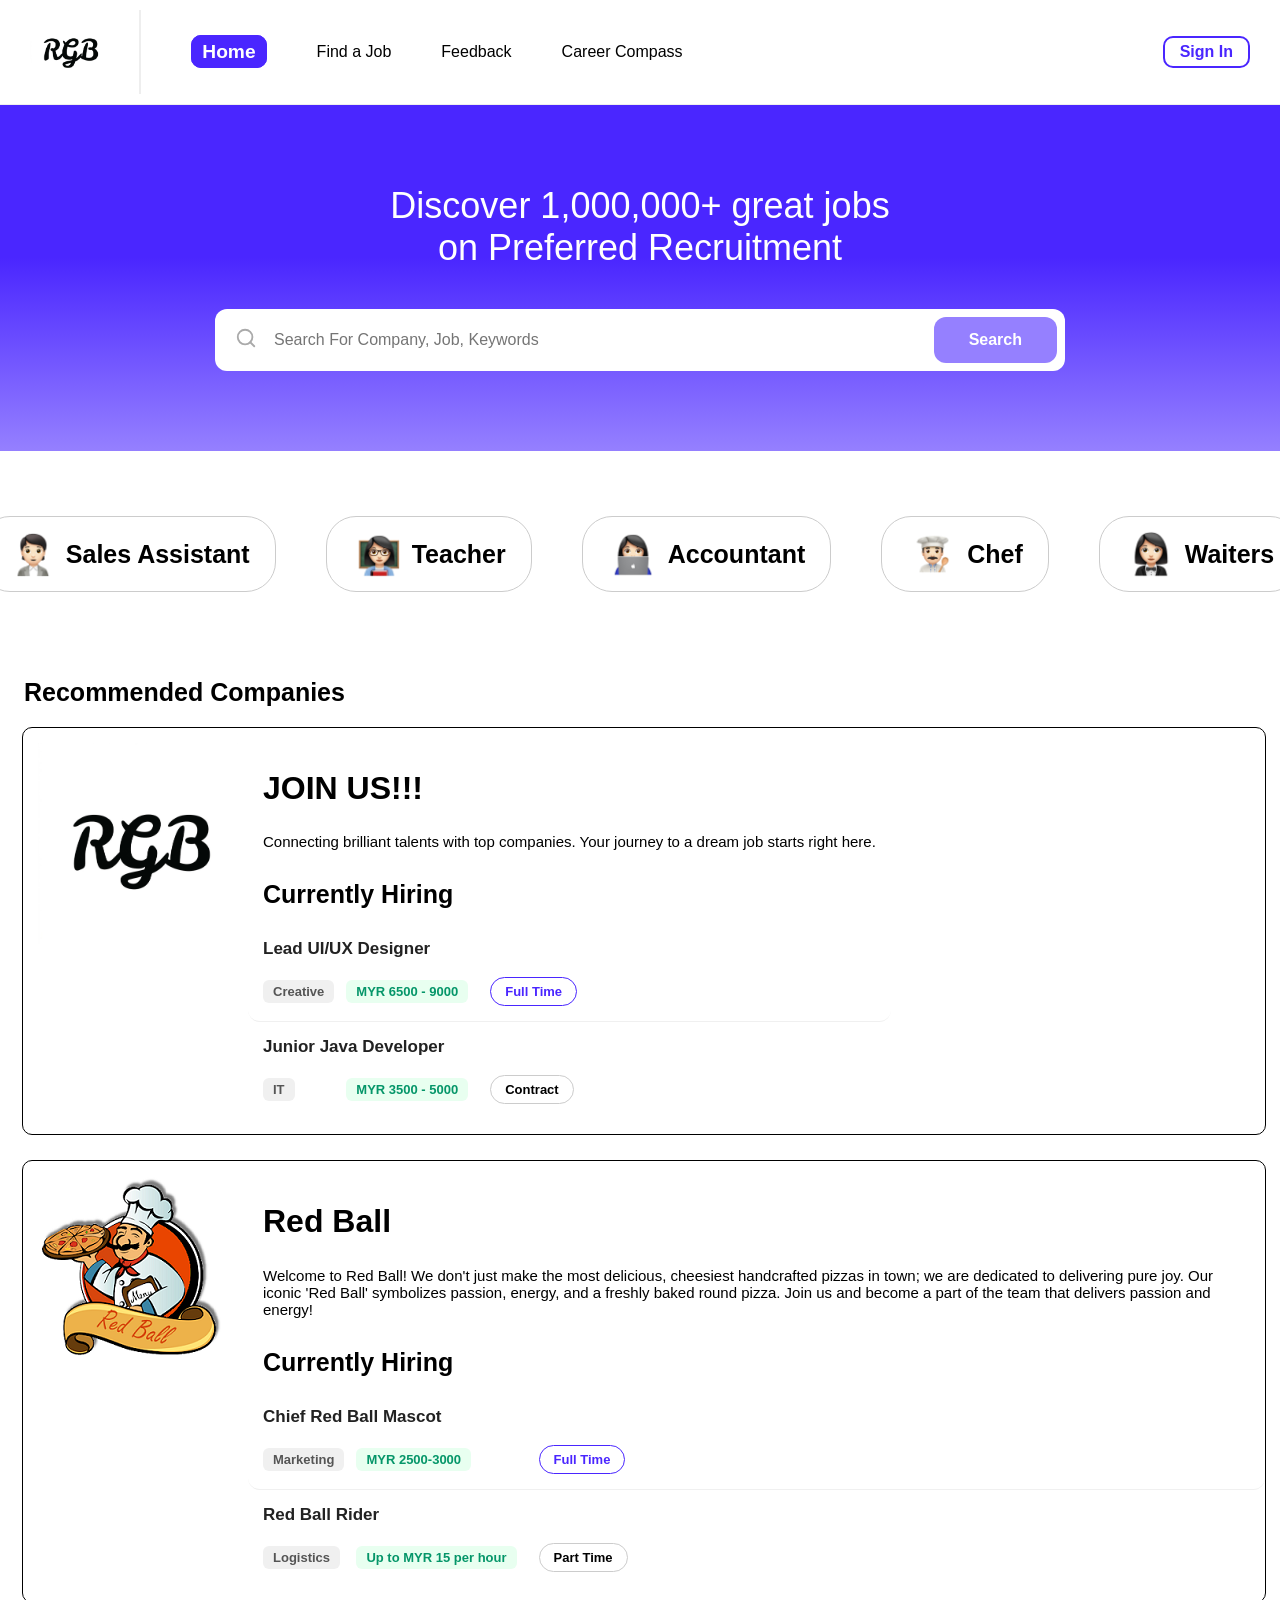
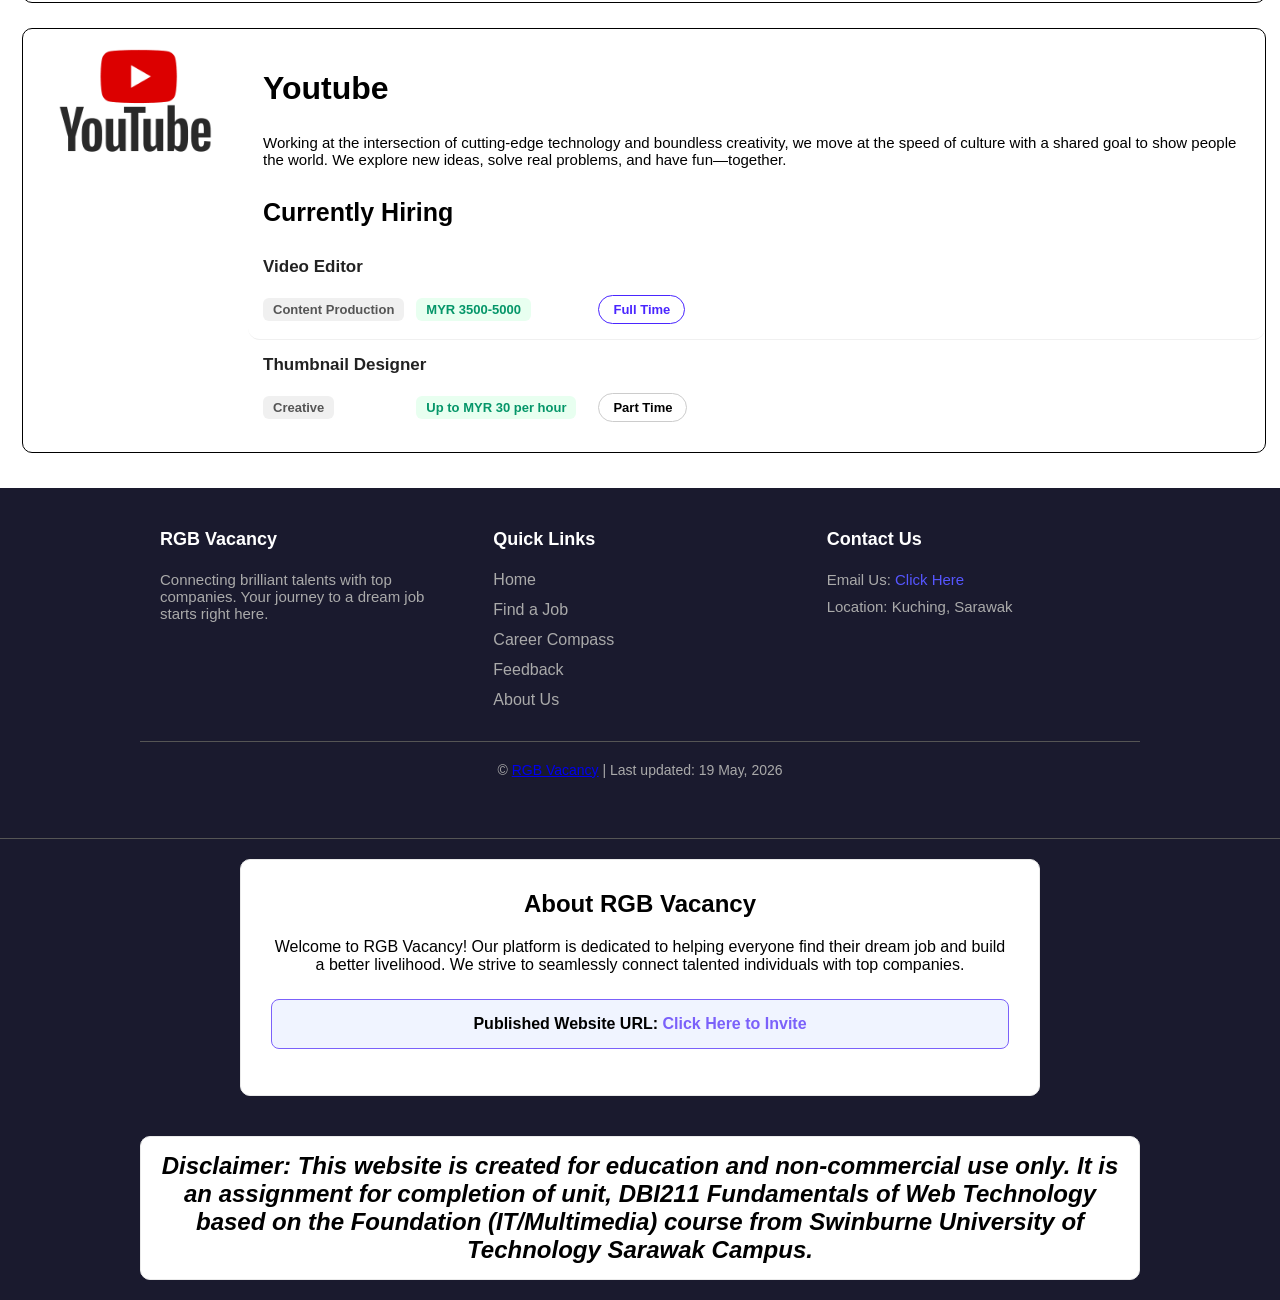
==== commit 0af92798: "Add files via upload" ====
--- a/index.html
+++ b/index.html
@@ -1,7 +1,7 @@
 <!--
 Group RGB Vacancy
 Date: 29/04/2026
-Validated: 01/05/2026 Ok
+Validated: 19/05/2026 Ok
 Description: DBI211 Group Assingment Home Page
 -->
 
@@ -171,7 +171,7 @@
                 <tfoot>
                     <tr>
                         <td colspan="3" class="footer-bottom-cell">
-                            &copy; <a href="about.html" class="group-link">RGB Vacancy</a> | Last updated: 5 May, 2026
+                            &copy; <a href="about.html" class="group-link">RGB Vacancy</a> | Last updated: 19 May, 2026
                         </td>
                     </tr>
                 </tfoot>
--- a/style.css
+++ b/style.css
@@ -1,7 +1,8 @@
 /*
 Group RGB Vacancy
-Date:
-Validated:
+Date: 29/04/2026
+Validated: 19/05/2026 Ok
+Description: DBI211 Group Assignment CSS
 */
 
 /*
@@ -17,10 +18,10 @@
 6. Job Category Navigation
 7. Company & Job Listings
 8. Login & Register Page
-9. Feedback Page
-10.Carrer Page
-11.User Profile Page
-12.About Us Page
+9. Feedback & Thanks Page
+10. Career Page
+11. User Profile Page
+12. About Us Page
 13. Footer
 14. Assignment Specifics (Intro & Disclaimer)
 15. Media Queries (Responsive Design)
@@ -32,7 +33,6 @@
 1. Base & Reset
 ===============================================
 */
-
 * , *::before , *::after
 {
     box-sizing: border-box;
@@ -55,7 +55,6 @@
 2. Header & Logo
 ===============================================
 */
-
 .header-contains
 {
     display: flex;
@@ -76,9 +75,8 @@
 .logo-img
 {
     height: 80px;
-    margin-right: 10px;
+    margin-right: 30px;
     border-radius: 50px;
-    margin-right: 30px;
     object-fit: contain;
 }
 
@@ -110,11 +108,12 @@
     text-decoration: none;
     color: black;
     font-weight: 500;
+    transition: color 0.3s ease;
 }
 
 .main-nav ul li a:hover
 {
-    color: #00FF37; ;
+    color: #4a26ff;
 }
 
 /* Active Navigation States */
@@ -129,7 +128,7 @@
     border: 1px solid #4a26ff;
     background-color: #4a26ff;
     border-radius: 10px;
-    padding: 5px 5px;
+    padding: 5px 10px;
 }
 
 /*
@@ -137,10 +136,16 @@
 4. Authentication (Guest & User View)
 ===============================================
 */
-
 .authorize-container
 {
     margin-left: auto;
+}
+
+.page-login .guest-view ,
+.page-register .guest-view ,
+.page-user .user-view
+{
+    display: none !important;
 }
 
 /* Guest View */
@@ -156,26 +161,27 @@
     text-decoration: none;
     color: #333;
     font-weight: bold;
+    transition: color 0.3s ease;
 }
 
 .guest-view a:hover
 {
-    color: blue;
+    color: #4a26ff;
 }
 
 .header-btn-login
 {
-    border: 2px solid blue;
+    border: 2px solid #4a26ff;
     padding: 5px 15px;
     border-radius: 10px;
-    color: blue !important;
+    color: #4a26ff !important;
+    transition: all 0.3s ease;
 }
 
 .header-btn-login:hover
 {
-    background-color: blue;
+    background-color: #4a26ff;
     color: white !important;
-    transition: all 0.3s ease;
 }
 
 /* User View */
@@ -193,7 +199,27 @@
     color: #333;
 }
 
-.user-container
+.header-btn-logout
+{
+    border: 1px solid #ddd;
+    background-color: transparent;
+    padding: 6px 12px;
+    border-radius: 20px;
+    font-size: 13px;
+    font-weight: 600;
+    color: #7b61fa;
+    transition: all 0.3s ease;
+    cursor: pointer;
+}
+
+.header-btn-logout:hover
+{
+    color: white;
+    background-color: red;
+    border-color: red;
+}
+
+.user-container , .info-avatar
 {
     display: flex;
     flex-direction: column;
@@ -204,13 +230,18 @@
     margin-left: auto;
 }
 
-.user-container > icon-text
+.info-avatar
+{
+    margin-left: 10px;
+}
+
+.user-container > .icon-text
 {
     font-size: 15px;
     font-weight: bold;
 }
 
-.user-icon
+.user-icon , .info-user-icon
 {
     display: block;
     width: 48px;
@@ -219,9 +250,10 @@
     border-radius: 50%;
     position: relative;
     overflow: hidden;
-}
-
-.user-icon::before
+    transition: all 0.3s ease;
+}
+
+.user-icon::before , .info-user-icon::before
 {
     content: "";
     position: absolute;
@@ -232,9 +264,10 @@
     height: 18px;
     background-color: black;
     border-radius: 50%;
-}
-
-.user-icon::after
+    transition: all 0.3s ease;
+}
+
+.user-icon::after , .info-user-icon::after
 {
     content: "";
     position: absolute;
@@ -245,40 +278,18 @@
     height: 30px;
     background-color: black;
     border-radius: 50%;
-}
-
-.user-icon:hover
-{
-    border-color: blue;
-}
-
-.user-icon:hover::before , .user-icon:hover::after
-{
-    background-color: blue;
-}
-
-
-.user-icon , .user-icon::before , .user-icon::after
-{
     transition: all 0.3s ease;
 }
 
-.header-btn-logout
-{
-    border: 1px solid #ddd;
-    background-color: transparent;
-    padding: 6px 12px;
-    border-radius: 20px;
-    font-size: 13px;
-    font-weight: 600;
-    color: #7b61fa;
-    transition: all 0.3s ease;
-}
-
-.header-btn-logout:hover
-{
-    color: white;
-    background-color: red;
+.user-icon:hover , .info-user-icon:hover
+{
+    border-color: #4a26ff;
+}
+
+.user-icon:hover::before , .user-icon:hover::after ,
+.info-user-icon:hover::before , .info-user-icon:hover::after
+{
+    background-color: #4a26ff;
 }
 
 /*
@@ -286,7 +297,6 @@
 5. Search Bar Section
 ===============================================
 */
-
 .searchbar-area
 {
     display: flex;
@@ -404,7 +414,7 @@
     height: 50px;
     margin-right: 10px;
     object-fit: contain;
-    color:transparent;
+    color: transparent;
     align-content: center;
 }
 
@@ -414,7 +424,6 @@
     background-color: #7b61fa;
     transform: translateY(-3px);
 }
-
 
 .job-job-nav-contains
 {
@@ -438,7 +447,7 @@
     font-size: 30px;
     font-weight: 600;
     color: black;
-    margin-top:40px;
+    margin-top: 40px;
     margin-bottom: 0px;
     border-bottom: 1px solid #f0f0f0;
 }
@@ -454,24 +463,22 @@
     margin: 0;
 }
 
-.job-job-nav ul li a:hover
-{
-    color: #7b61fa;
-}
-
 .job-job-nav ul li a
 {
     border: none;
     justify-content: normal;
 }
 
+.job-job-nav ul li a:hover
+{
+    color: #7b61fa;
+}
 
 /*
 ===============================================
 7. Company & Job Listings
 ===============================================
 */
-
 .recommended-contains
 {
     border: none;
@@ -584,6 +591,10 @@
     margin: 0;
 }
 
+.job-item:hover .job-title {
+    color: white;
+}
+
 .job-meta
 {
     display: flex;
@@ -593,32 +604,23 @@
     flex-wrap: wrap;
 }
 
-/*To let the each have 3 grid*/
 .job-list
 {
     display: grid;
-
-    /*Let each grid auto size to max-content*/
     grid-template-columns: max-content max-content auto;
     text-decoration: none;
     column-gap: 15px;
 }
 
-
 .job-item , .job-main , .job-meta
 {
     display: grid;
-
-    /*Merge into 1 grid*/
     grid-column: 1 / -1;
-
-    /*Make same amount of grid from the start*/
     grid-template-columns: subgrid;
 }
 
 .job-title
 {
-    /*Merge into 1 grid (Title is 1 column)*/
     grid-column: 1 / -1;
     margin-bottom: 10px;
 }
@@ -675,12 +677,6 @@
 8. Login & Register Page
 ===============================================
 */
-
-.page-login .guest-view , .page-register .guest-view
-{
-    display: none;
-}
-
 .login-contains , .register-contains
 {
     display: flex;
@@ -691,16 +687,31 @@
 .left-login
 {
     width: 50%;
-    border-right: 3px solid #eaeaea;
+    display: flex;
+    justify-content: flex-end;
+    align-items: center;
+    padding-right: 40px;
 }
 
 .right-register
 {
     width: 50%;
-    border-left: 3px solid #eaeaea;
-}
-
-.right-login , .left-register
+    display: flex;
+    justify-content: flex-end;
+    align-items: center;
+    padding-right: 40px;
+}
+
+.left-register
+{
+    width: 70%;
+    display: flex;
+    flex-direction: column;
+    justify-content: center;
+    align-items: center;
+}
+
+.right-login
 {
     width: 50%;
     display: flex;
@@ -736,10 +747,15 @@
     padding: 40px;
     background-color: white;
     border-radius: 16px;
-    border: 2px solid #eaeaea
-}
-
-.login-card > h2 , .register-card > h2
+    border: 2px solid #eaeaea;
+}
+
+.register-card
+{
+    margin: 50px 0;
+}
+
+.login-card > h1 , .register-card > h1
 {
     font-size: 28px;
     color: #333;
@@ -778,6 +794,7 @@
     border-radius: 10px;
     color: white;
     background-color: #7b61fa;
+    cursor: pointer;
     transition: all 0.3s ease;
 }
 
@@ -786,13 +803,13 @@
     background-color: #4a26ff;
     transform: translateY(-2px);
 }
-
 
 .goto-register
 {
     margin: 20px auto 0 auto;
     text-align: center;
     border-top: 1px solid #eaeaea;
+    padding-top: 20px;
 }
 
 .goto-register a
@@ -821,7 +838,7 @@
 .input-group label , .select-group label
 {
     display: block;
-    margin-bottom: 2px;
+    margin-bottom: 5px;
     font-size: 18px;
     font-weight: 600;
     text-align: left;
@@ -855,7 +872,7 @@
 
 /*
 ===============================================
-9. Feedback Page
+9. Feedback & Thanks Page
 ===============================================
 */
 .feedback-contains
@@ -887,12 +904,12 @@
 {
     width: 100%;
     border-collapse: separate;
-    border-spacing: 0 15px
+    border-spacing: 0 15px;
 }
 
 .feedback-form-table td:first-child
 {
-    width:30%;
+    width: 30%;
     text-align: right;
     padding-right: 20px;
     font-weight: bold;
@@ -962,6 +979,7 @@
     border-radius: 8px;
     font-size: 16px;
     margin: 0 10px;
+    cursor: pointer;
     transition: all 0.3s ease;
 }
 
@@ -992,13 +1010,568 @@
     transform: translateY(-2px);
 }
 
+.thanks-contains
+{
+    display: flex;
+    justify-content: center;
+    align-items: center;
+    min-height: 65px;
+    padding: 40px 20px;
+}
+
+.thanks-card
+{
+    background-color: white;
+    max-width: 600px;
+    width: 100%;
+    padding: 60px 40px;
+    border-radius: 20px;
+    border: 1px solid #eaeaea;
+    text-align: center;
+}
+
+.thanks-icon {
+    font-size: 70px;
+    margin-bottom: 20px;
+}
+
+.thanks-card h1
+{
+    color: #4a26ff;
+    font-size: 40px;
+    margin-bottom: 15px;
+    margin-top: 0;
+}
+
+.thanks-card p
+{
+    color: #555;
+    font-size: 17px;
+    line-height: 1.6;
+    margin-bottom: 15px;
+}
+
+.thanks-btn
+{
+    display: inline-block;
+    margin-top: 30px;
+    background-color: #7b61fa;
+    color: white;
+    text-decoration: none;
+    padding: 15px 40px;
+    border-radius: 10px;
+    font-size: 16px;
+    font-weight: bold;
+    transition: all 0.3s ease;
+}
+
+.thanks-btn:hover
+{
+    background-color: #4a26ff;
+    transform: translateY(-3px);
+    box-shadow: 0 8px 20px rgba(74, 38, 255, 0.4);
+}
 
 /*
 ===============================================
-12.About Us Page
+10. Career Page
 ===============================================
 */
-
+.community-contains
+{
+    display: flex;
+    max-width: 1200px;
+    margin: 40px auto;
+    padding: 0 20px;
+    gap: 30px;
+}
+
+.community-sidebar
+{
+    width: 25%;
+    display: flex;
+    flex-direction: column;
+    gap: 20px;
+}
+
+.community-sidebar-menu
+{
+    list-style: none;
+    padding: 0;
+    margin: 0;
+}
+
+.community-sidebar-menu li a
+{
+    display: block;
+    padding: 12px 15px;
+    color: #333;
+    text-decoration: none;
+    font-weight: 500;
+    border-radius: 10px;
+    transition: background-color 0.2s, color 0.2s;
+}
+
+.community-sidebar-menu .active a
+{
+    background-color: #eaeaea;
+    color: #4a26ff;
+    font-weight: bold;
+}
+
+.community-sidebar-menu li a:hover
+{
+    background-color: #fafafa;
+    color: #4a26ff;
+    font-weight: bold;
+}
+
+.create-thread-btn
+{
+    display: block;
+    text-align: left;
+    text-decoration: none;
+    background-color: #7b61fa;
+    color: white;
+    border: none;
+    padding: 14px;
+    border-radius: 10px;
+    font-size: 16px;
+    font-weight: bold;
+    box-shadow: 0 4px 10px rgba(0,0,0,0.08);
+    transition: all 0.3s ease;
+}
+
+.create-thread-btn:hover
+{
+    background-color: #4a26ff;
+    transform: translateY(-2px);
+}
+
+.community-main
+{
+    width: 75%;
+}
+
+.community-search
+{
+    background: linear-gradient(to bottom, #4a26ff 44%, #9580ff 100%);
+    color: white;
+    padding: 30px;
+    border-radius: 16px;
+    margin-bottom: 30px;
+}
+
+.community-search h1
+{
+    margin: 0 0 10px 0;
+    font-size: 24px;
+}
+
+.community-search p
+{
+    margin: 0 0 20px 0;
+    color: #e0e0e0;
+    font-size: 14px;
+}
+
+.community-search-form
+{
+    display: flex;
+    align-items: center;
+    background-color: white;
+    border-radius: 10px;
+    max-width: 500px;
+    padding: 6px;
+}
+
+.community-search-form input
+{
+    flex: 1;
+    width: 100%;
+    border: none;
+    outline: none;
+    padding: 10px 15px;
+    font-size: 15px;
+    background-color: transparent;
+}
+
+.community-search-btn
+{
+    background-color: #9580ff;
+    color: white;
+    border: none;
+    padding: 10px 25px;
+    border-radius: 8px;
+    font-size: 15px;
+    font-weight: bold;
+    cursor: pointer;
+    transition: all 0.3s ease;
+}
+
+.community-search-btn:hover
+{
+    background-color: #7b61fa;
+}
+
+.thread-list h2
+{
+    font-size: 20px;
+    border-bottom: 2px solid #eee;
+    padding-bottom: 10px;
+    margin-bottom: 0;
+}
+
+.thread-item
+{
+    display: flex;
+    gap: 20px;
+    padding: 25px 20px;
+    border-bottom: 1px solid #eee;
+    border-radius: 20px;
+    text-decoration: none;
+    transition: all 0.3s ease;
+}
+
+.thread-item:last-child
+{
+    border-bottom: none;
+}
+
+.thread-item:hover
+{
+    background-color: #f8f9fc;
+    box-shadow: 0 8px 25px rgba(0,0,0,0.08);
+    transform: translateY(-3px);
+    border-bottom-color: transparent;
+}
+
+.avatar
+{
+    width: 40px;
+    height: 40px;
+    border-radius: 50%;
+    display: flex;
+    align-items: center;
+    justify-content: center;
+    color: white;
+    font-weight: bold;
+    font-size: 18px;
+    flex-shrink: 0;
+}
+
+.letter-r
+{
+    background-color: #0077b6;
+}
+
+.letter-k
+{
+    background-color: #e65100;
+}
+
+.thread-details
+{
+    display: flex;
+    flex-direction: column;
+    gap: 8px;
+}
+
+.thread-meta
+{
+    font-size: 13px;
+    color: #666;
+}
+
+.group-tag
+{
+    color: #4a26ff;
+    font-weight: 600;
+    margin-left: 5px;
+}
+
+.thread-title
+{
+    margin: 0;
+    font-size: 18px;
+    color: #111;
+}
+
+.thread-title:hover
+{
+    color: #4a26ff;
+}
+
+.thread-snippet
+{
+    margin: 0;
+    color: #555;
+    font-size: 15px;
+    line-height: 1.5;
+}
+
+.thread-actions
+{
+    display: flex;
+    gap: 20px;
+    font-size: 13px;
+    color: #666;
+    margin-top: 5px;
+}
+
+/*
+===============================================
+11. User Profile Page
+===============================================
+*/
+.user-contains
+{
+    display: flex;
+    flex-direction: column;
+    justify-content: center;
+    align-items: center;
+    margin: 20px 0;
+}
+
+.personal-information-contains
+{
+    width: 90%;
+    padding: 20px;
+    border-radius: 16px;
+    border: 2px solid #eaeaea;
+}
+
+.info-list
+{
+    display: flex;
+    flex-direction: column;
+    width: 100%;
+    margin-top: 20px;
+    border-top: 1px solid #eaeaea;
+}
+
+.info-row
+{
+    display: flex;
+    align-items: center;
+    padding: 20px 10px;
+    border-bottom: 1px solid #eaeaea;
+    cursor: pointer;
+    transition: background-color 0.2s ease;
+}
+
+.info-row:hover
+{
+    background-color: #f9f9f9;
+}
+
+.info-row:last-child
+{
+    border-bottom: none;
+}
+
+.info-icon
+{
+    font-size: 22px;
+    width: 50px;
+    text-align: center;
+    color: #555;
+}
+
+.info-content
+{
+    display: flex;
+    flex-direction: column;
+    gap: 6px;
+}
+
+.info-label
+{
+    font-size: 13px;
+    font-weight: 600;
+    color: #666;
+    text-transform: uppercase;
+    letter-spacing: 0.5px;
+}
+
+.info-value
+{
+    font-size: 16px;
+    color: #222;
+}
+
+.resume-contains
+{
+    width: 90%;
+    padding: 40px;
+    border-radius: 16px;
+    border: 2px solid #eaeaea;
+    margin-top: 30px;
+    background-color: white;
+}
+
+.resume-contains h1
+{
+    margin-top: 0;
+    margin-bottom: 25px;
+}
+
+.resume-card
+{
+    display: flex;
+    align-items: center;
+    padding: 20px;
+    border: 1px solid #ddd;
+    border-radius: 12px;
+    background-color: #fafafa;
+    transition: box-shadow 0.3s ease, border-color 0.3s ease;
+}
+
+.resume-card:hover
+{
+    border-color: #4a26ff;
+    box-shadow: 0 4px 15px rgba(0,0,0,0.08);
+}
+
+.resume-file-icon
+{
+    font-size: 35px;
+    margin-right: 20px;
+}
+
+.resume-file-info
+{
+    display: flex;
+    flex-direction: column;
+    flex-grow: 1;
+    gap: 5px;
+}
+
+.resume-filename
+{
+    font-size: 16px;
+    font-weight: bold;
+    color: #222;
+}
+
+.resume-filemeta
+{
+    font-size: 13px;
+    color: #888;
+}
+
+.resume-actions
+{
+    display: flex;
+    gap: 10px;
+}
+
+.resume-btn
+{
+    text-decoration: none;
+    padding: 8px 16px;
+    border-radius: 8px;
+    font-size: 14px;
+    font-weight: bold;
+    transition: all 0.3s ease;
+}
+
+.resume-btn-view
+{
+    border: 1px solid #4a26ff;
+    color: #4a26ff;
+}
+
+.resume-btn-view:hover
+{
+    background-color: #eef0ff;
+}
+
+.resume-btn-update
+{
+    background-color: #7b61fa;
+    color: white;
+    border: 1px solid #7b61fa;
+}
+
+.resume-btn-update:hover
+{
+    background-color: #4a26ff;
+    border-color: #4a26ff;
+}
+
+.resume-skills
+{
+    margin-top: 30px;
+    border-top: 1px solid #eaeaea;
+    padding-top: 20px;
+}
+
+.skills-header
+{
+    display: flex;
+    justify-content: space-between;
+    align-items: center;
+    margin-bottom: 15px;
+}
+
+.resume-skills h3
+{
+    font-size: 16px;
+    color: #555;
+    margin: 0;
+}
+
+.skill-edit-btn
+{
+    background: transparent;
+    border: none;
+    color: #4a26ff;
+    font-size: 14px;
+    font-weight: bold;
+    cursor: pointer;
+    padding: 6px 12px;
+    border-radius: 6px;
+    transition: background-color 0.3s ease;
+}
+
+.skill-edit-btn:hover
+{
+    background-color: #f0f4ff;
+}
+
+.skill-tags
+{
+    display: flex;
+    flex-wrap: wrap;
+    gap: 12px;
+}
+
+.skill-tag
+{
+    background-color: #f0f0f0;
+    color: #333;
+    padding: 8px 15px;
+    border-radius: 20px;
+    font-size: 14px;
+    font-weight: 500;
+    border: 1px solid #e0e0e0;
+    transition: all 0.2s ease;
+    cursor: default;
+}
+
+.skill-tag:hover
+{
+    background-color: #4a26ff;
+    color: white;
+    border-color: #4a26ff;
+}
+
+/*
+===============================================
+12. About Us Page
+===============================================
+*/
 .about-contains
 {
     text-align: center;
@@ -1008,12 +1581,13 @@
 .about-title
 {
     margin-top: 40px;
-    font-size:42px;
-    font-weight:bold;
-    color: #6c5ce7;
-}
-
-.about-card{
+    font-size: 42px;
+    font-weight: bold;
+    color: #4a26ff;
+}
+
+.about-card
+{
     display: flex;
     justify-content: center;
     gap: 30px;
@@ -1025,9 +1599,10 @@
     width: 270px;
     padding: 25px;
     border-radius: 20px;
-    border:1px solid black;
-    border-top:5px solid #6c5ce7;
-    transition:all 0.3s ease;
+    border: 1px solid black;
+    border-top: 5px solid #4a26ff;
+    background-color: #ffffff;
+    transition: all 0.3s ease;
     display: flex;
     flex-direction: column;
     align-items: center;
@@ -1039,7 +1614,8 @@
     box-shadow: 0 8px 20px rgba(0,0,0,0.08);
 }
 
-.card p {
+.card p
+{
     margin-top: auto;
     margin-bottom: 40px;
     text-align: center;
@@ -1047,7 +1623,7 @@
 
 .card-img
 {
-    display:inline-block;
+    display: inline-block;
     font-size: 12px;
     align-content: center;
     width: 100px;
@@ -1055,17 +1631,19 @@
     object-fit: cover;
     border-radius: 50%;
     margin-bottom: 15px;
-    border:3px solid black;
+    border: 3px solid black;
 }
 
 .card-btn
 {
-    background-color:#9580ff;
+    background-color: #9580ff;
     color: white;
     border: none;
     padding: 8px 15px;
     border-radius: 20px;
     cursor: pointer;
+    font-weight: bold;
+    transition: background-color 0.3s ease;
 }
 
 .card-btn:hover
@@ -1084,9 +1662,11 @@
     background: rgba(0,0,0,0.6);
     justify-content: center;
     align-items: center;
-}
-
-.about-popup-card {
+    z-index: 999;
+}
+
+.about-popup-card
+{
     background: white;
     padding: 25px;
     border-radius: 15px;
@@ -1102,7 +1682,7 @@
     border-radius: 50%;
     object-fit: cover;
     margin-bottom: 10px;
-    border: 3px solid #6c5ce7;
+    border: 3px solid #4a26ff;
 }
 
 .close-btn
@@ -1112,6 +1692,7 @@
     right: 20px;
     font-size: 40px;
     line-height: 1;
+    cursor: pointer;
     transition: color 0.3s ease;
 }
 
@@ -1122,22 +1703,21 @@
 
 /*
 ===============================================
-13.Footer (Using Table)
+13. Footer (Using Table)
 ===============================================
 */
-
 .footer-contains
 {
     background-color: #1a1a2e;
     color: #eee;
-    padding: 40px 20px 40px 20px
+    padding: 40px 20px;
 }
 
 .footer-table
 {
     width: 100%;
     max-width: 1000px;
-    margin:0 auto;
+    margin: 0 auto;
     border-collapse: collapse;
     table-layout: fixed;
 }
@@ -1155,9 +1735,10 @@
 .footer-table td
 {
     width: 33.33%;
-    padding:20px;
+    padding: 20px;
     vertical-align: top;
 }
+
 .footer-table p
 {
     margin: 0 0 10px 0;
@@ -1201,22 +1782,21 @@
 .footer-contact a
 {
     text-decoration: none;
-    color:rgb(86, 86, 255);
+    color: rgb(86, 86, 255);
 }
 
 /*
 ===============================================
-14.Assignment Specifics (Intro & Disclaimer)
+14. Assignment Specifics (Intro & Disclaimer)
 ===============================================
 */
-
 .assignment-intro-section , .assignment-disclaimer-contains
 {
     display: flex;
     justify-content: center;
     padding: 20px 20px;
     background-color: #1a1a2e;
-    border-top:1px solid #555;
+    border-top: 1px solid #555;
 }
 
 .intro-box
@@ -1254,7 +1834,7 @@
 /* To clear Border */
 .assignment-disclaimer-contains
 {
-    border-top:none;
+    border-top: none;
 }
 
 .assignment-disclaimer
@@ -1263,20 +1843,20 @@
     width: 100%;
     text-align: center;
     background-color: white;
-    padding: 5px;
+    padding: 15px;
     border-radius: 10px;
     border: 1px solid #eaeaea;
 }
 
 .assignment-disclaimer > h2
 {
-
     font-style: italic;
+    margin: 0;
 }
 
 /*
 ===============================================
-15.Media Queries (Fluid Design)
+15. Media Queries (Fluid Design)
 ===============================================
 */
 @media screen and (max-width: 850px)
@@ -1369,7 +1949,7 @@
     .job-job-nav-contains
     {
         flex-direction: column;
-        gap:10px;
+        gap: 10px;
     }
 
     .job-job-nav
@@ -1383,7 +1963,7 @@
     {
         flex-direction: row;
         justify-content: flex-start;
-        padding-right:50px;
+        padding-right: 50px;
         flex-wrap: nowrap;
         overflow-x: auto;
         scrollbar-width: none;
@@ -1398,7 +1978,7 @@
     /* Company & Jobs Fluid */
     .recommended-contains
     {
-        margin-top:0 !important;
+        margin-top: 0 !important;
     }
 
     .company-card
@@ -1446,7 +2026,7 @@
         align-self: flex-start;
     }
 
-    /*Login & Register Page Fluid*/
+    /* Login & Register Page Fluid */
     .login-contains , .register-contains
     {
         flex-direction: column;
@@ -1480,7 +2060,7 @@
         border: none;
     }
 
-    /*About Us Page Fluid*/
+    /* About Us Page Fluid */
     .about-card
     {
         flex-direction: column;
@@ -1493,7 +2073,7 @@
         width: 90%;
     }
 
-    /*Feedback Page Fluid*/
+    /* Feedback Page Fluid */
     .feedback-information , .feedback-details
     {
         padding: 15px;
@@ -1530,4 +2110,25 @@
         width: 100%;
         margin: 0 0 15px 0;
     }
-}
+
+    /* Career Compass Page Fluid */
+    .community-contains
+    {
+        flex-direction: column;
+    }
+
+    .community-sidebar, .community-main
+    {
+        width: 100%;
+    }
+
+    .community-sidebar
+    {
+        order: 2;
+    }
+
+    .community-main
+    {
+        order: 1;
+    }
+}
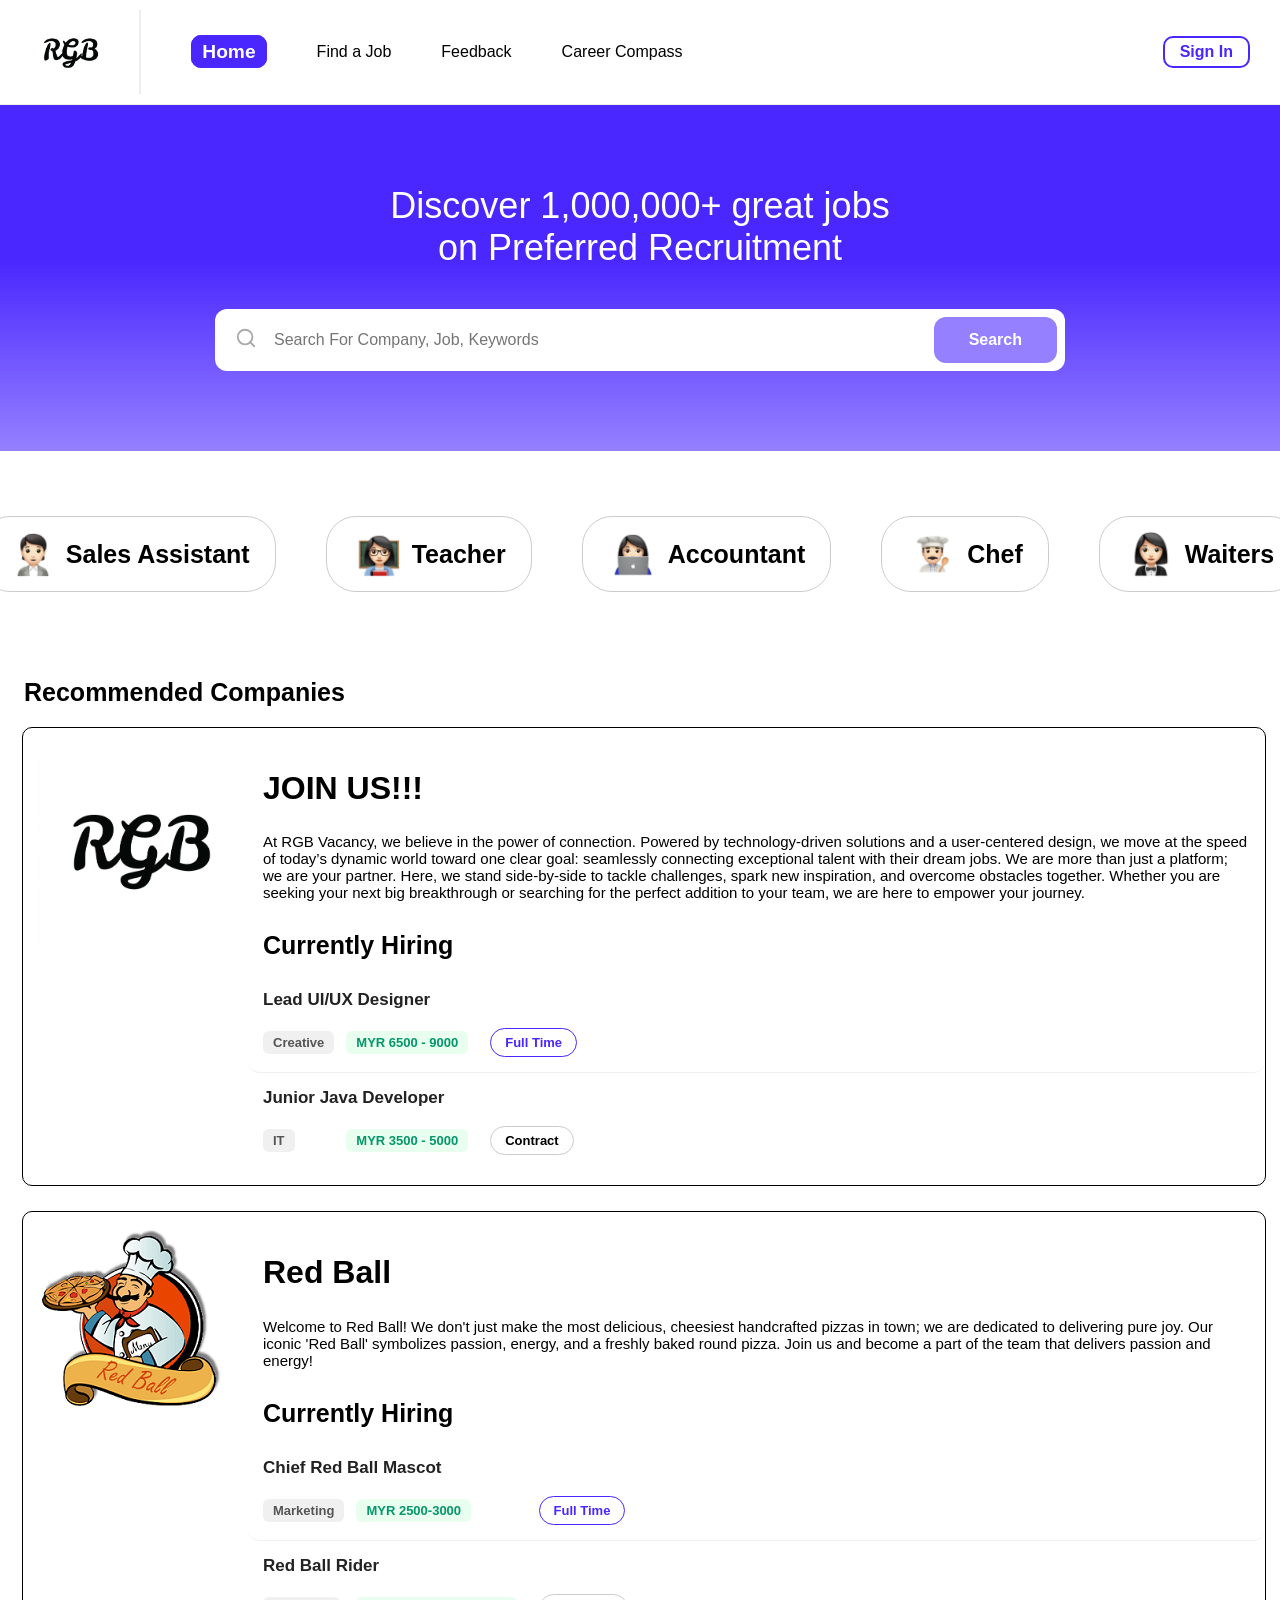
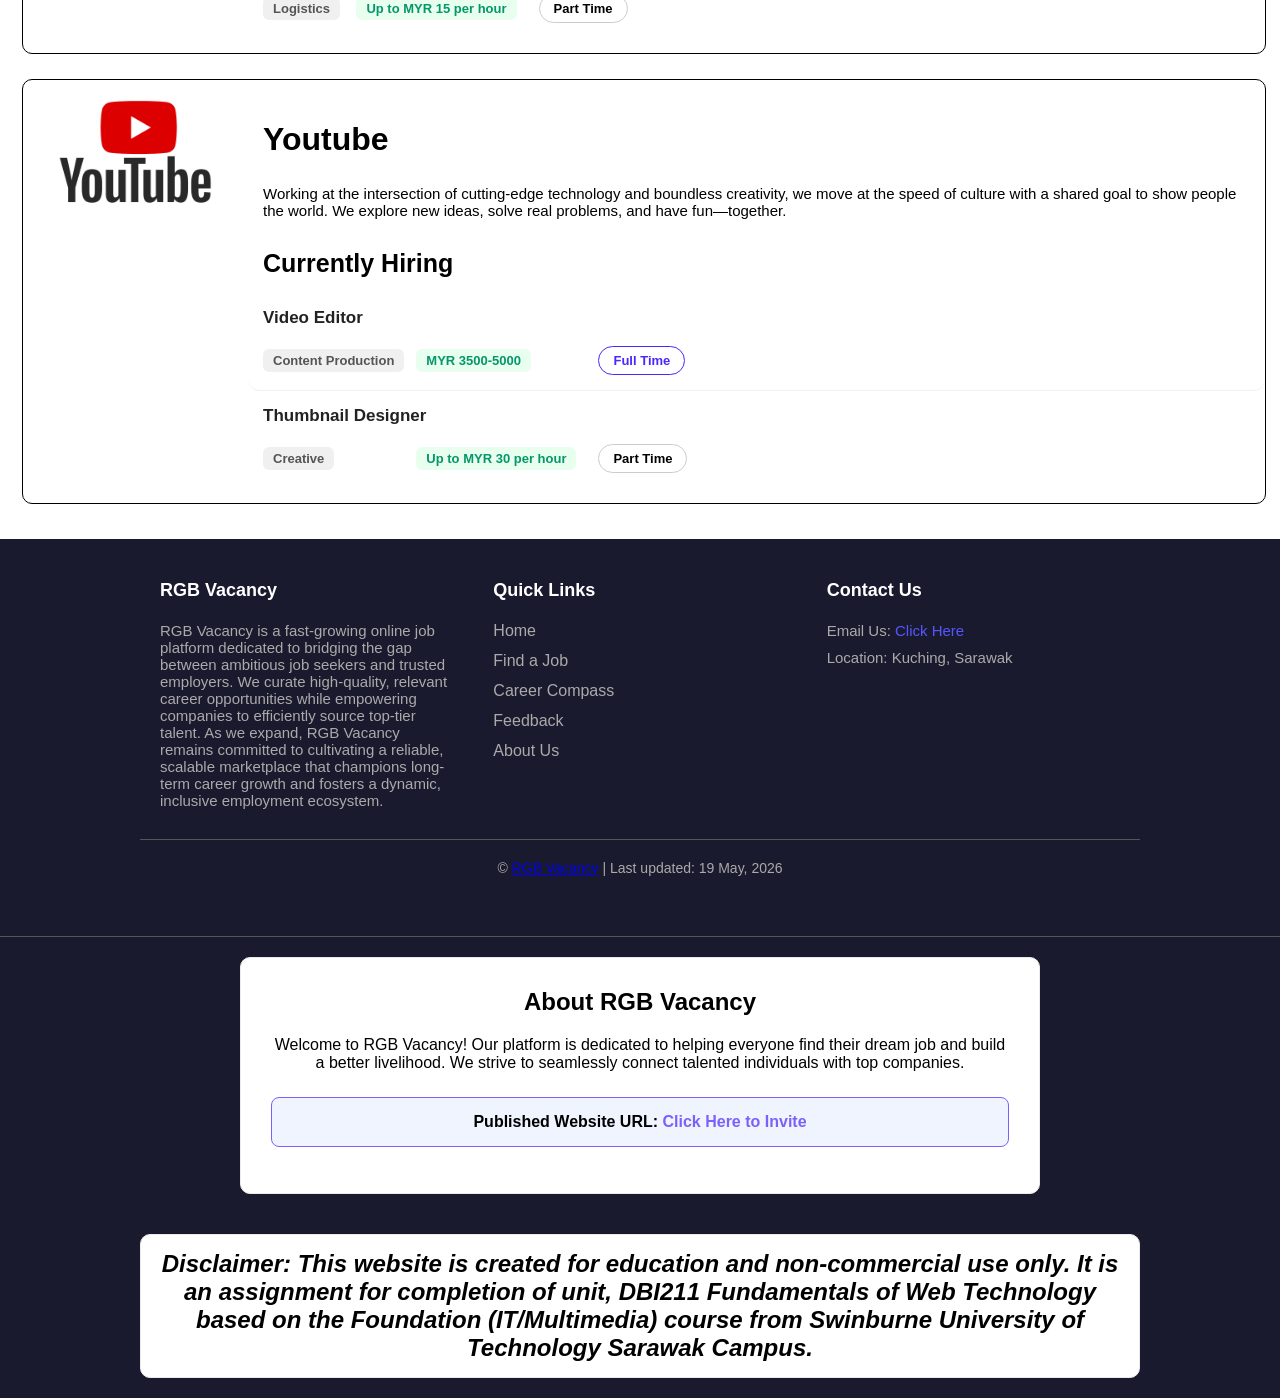
==== commit 487ee5e4: "Add files via upload" ====
--- a/index.html
+++ b/index.html
@@ -11,6 +11,7 @@
         <meta charset="UTF-8">
         <meta name="viewport" content="width=device-width, initial-scale=1.0">
         <meta name="author" content="RGB Vacancy Group">
+        <meta name="keywords" content="Job, Job Search, Vacancy, RGB Vacancy">
 
         <link href="./style.css" type="text/css" rel="stylesheet">
 
@@ -150,7 +151,7 @@
                 <tbody>
                     <tr>
                         <td class="footer-description">
-                            <p>Connecting brilliant talents with top companies. Your journey to a dream job starts right here.</p>
+                            <p>RGB Vacancy is a fast-growing online job platform dedicated to bridging the gap between ambitious job seekers and trusted employers. We curate high-quality, relevant career opportunities while empowering companies to efficiently source top-tier talent. As we expand, RGB Vacancy remains committed to cultivating a reliable, scalable marketplace that champions long-term career growth and fosters a dynamic, inclusive employment ecosystem.</p>
                         </td>
                         <td class="footer-links">
                             <ul>
@@ -185,7 +186,7 @@
                 
                 <p class="published-url">
                     <strong>Published Website URL:</strong>
-                    <a href="https://qi0725.github.io" target="_blank">Click Here to Invite</a>
+                    <a href="https://qi0725.github.io/RGB__Vacancy/" target="_blank">Click Here to Invite</a>
                 </p>
             </div>
         </section>
--- a/style.css
+++ b/style.css
@@ -62,6 +62,10 @@
     padding: 10px 30px;
     border-bottom: 1px solid #eee;
     flex-wrap: wrap;
+    position: sticky;
+    top: 0;
+    z-index: 999;
+    background-color: white;
 }
 
 .logo-area
@@ -108,7 +112,7 @@
     text-decoration: none;
     color: black;
     font-weight: 500;
-    transition: color 0.3s ease;
+    transition: all 0.3s ease;
 }
 
 .main-nav ul li a:hover
@@ -121,14 +125,26 @@
 .page-job .nav-job,
 .page-feedback .nav-feedback,
 .page-compass .nav-compass
-{
-    color: white;
+/*For Active Navigation*/
+.page-home .nav-home:hover,
+.page-job .nav-job:hover,
+.page-feedback .nav-feedback:hover,
+.page-compass .nav-compass:hover
+{
+    color: white !important;
     font-size: larger;
     font-weight: bold;
     border: 1px solid #4a26ff;
     background-color: #4a26ff;
     border-radius: 10px;
     padding: 5px 10px;
+}
+
+.page-home .nav-home:hover,
+.page-job .nav-job:hover,
+.page-feedback .nav-feedback:hover,
+.page-compass .nav-compass:hover {
+    opacity: 0.8;
 }
 
 /*
@@ -216,7 +232,6 @@
 {
     color: white;
     background-color: red;
-    border-color: red;
 }
 
 .user-container , .info-avatar
@@ -1497,7 +1512,6 @@
 .resume-btn-update:hover
 {
     background-color: #4a26ff;
-    border-color: #4a26ff;
 }
 
 .resume-skills
@@ -1564,7 +1578,6 @@
 {
     background-color: #4a26ff;
     color: white;
-    border-color: #4a26ff;
 }
 
 /*
